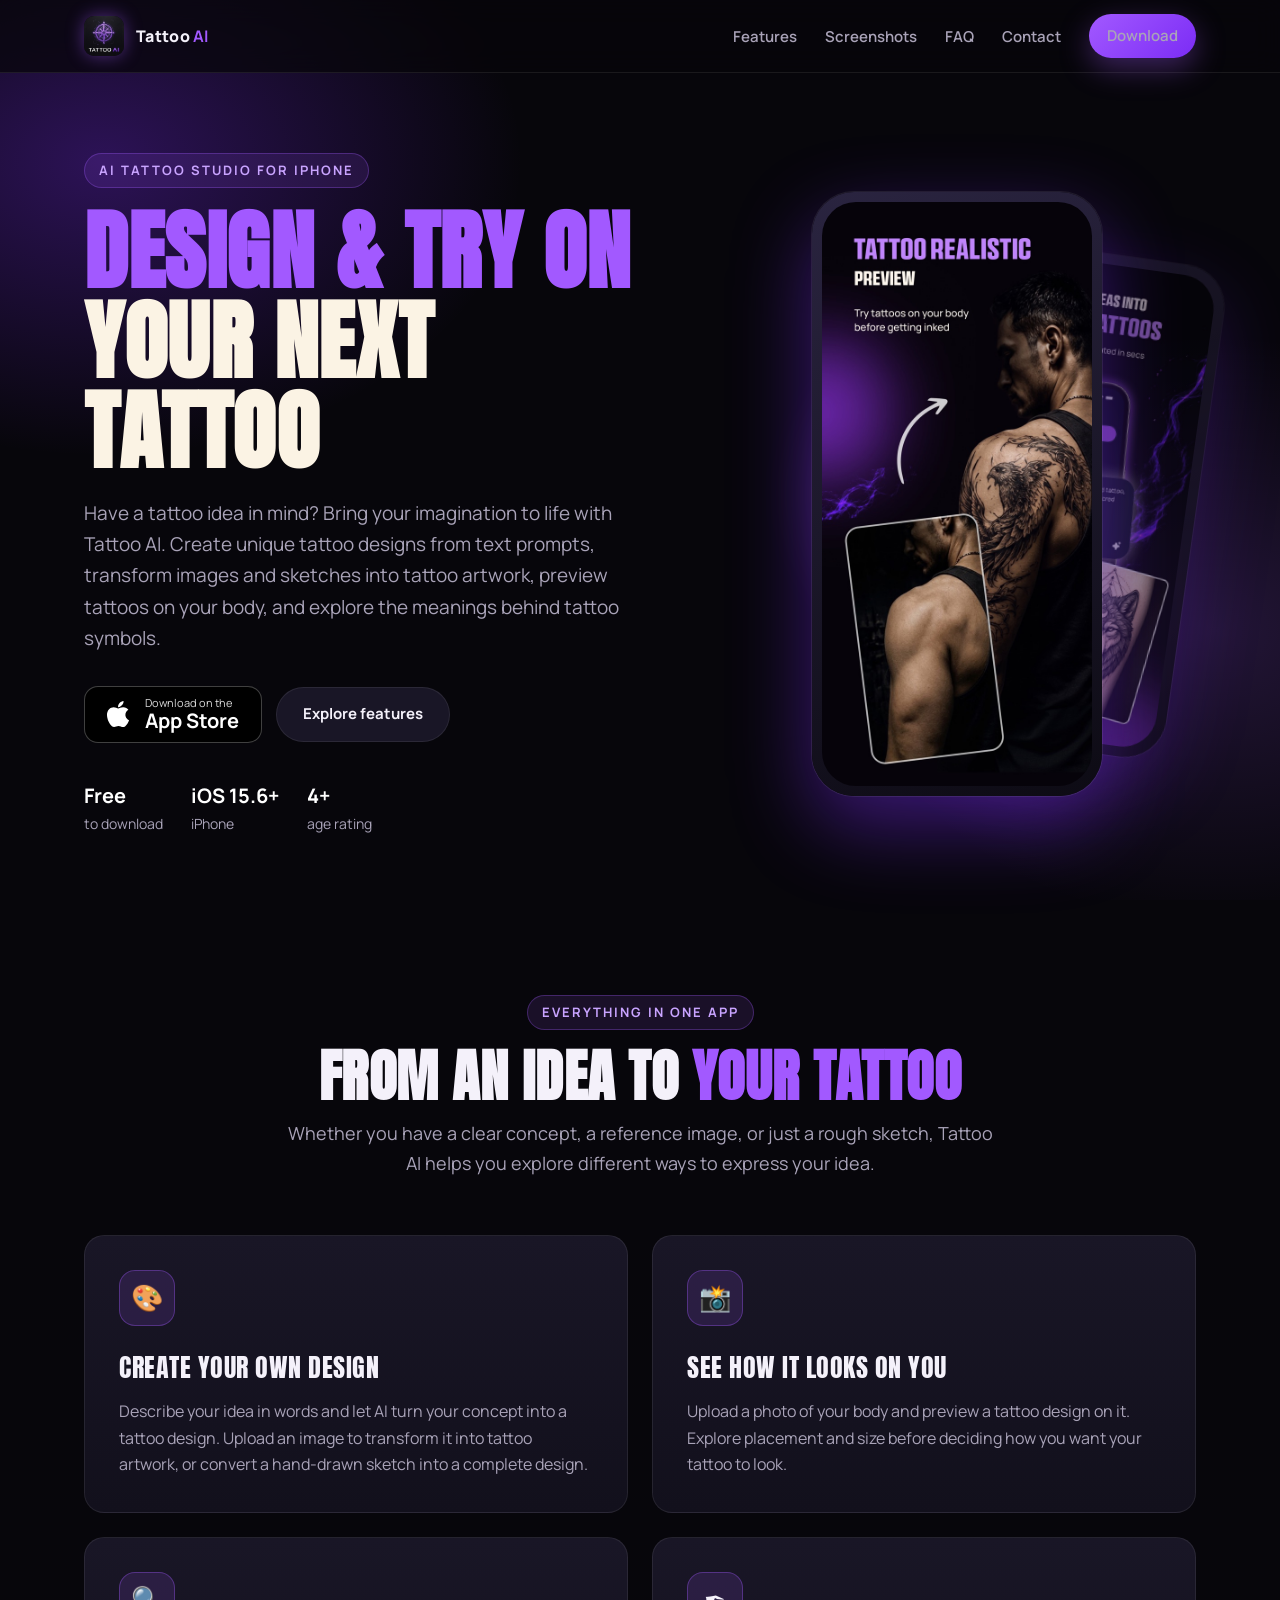
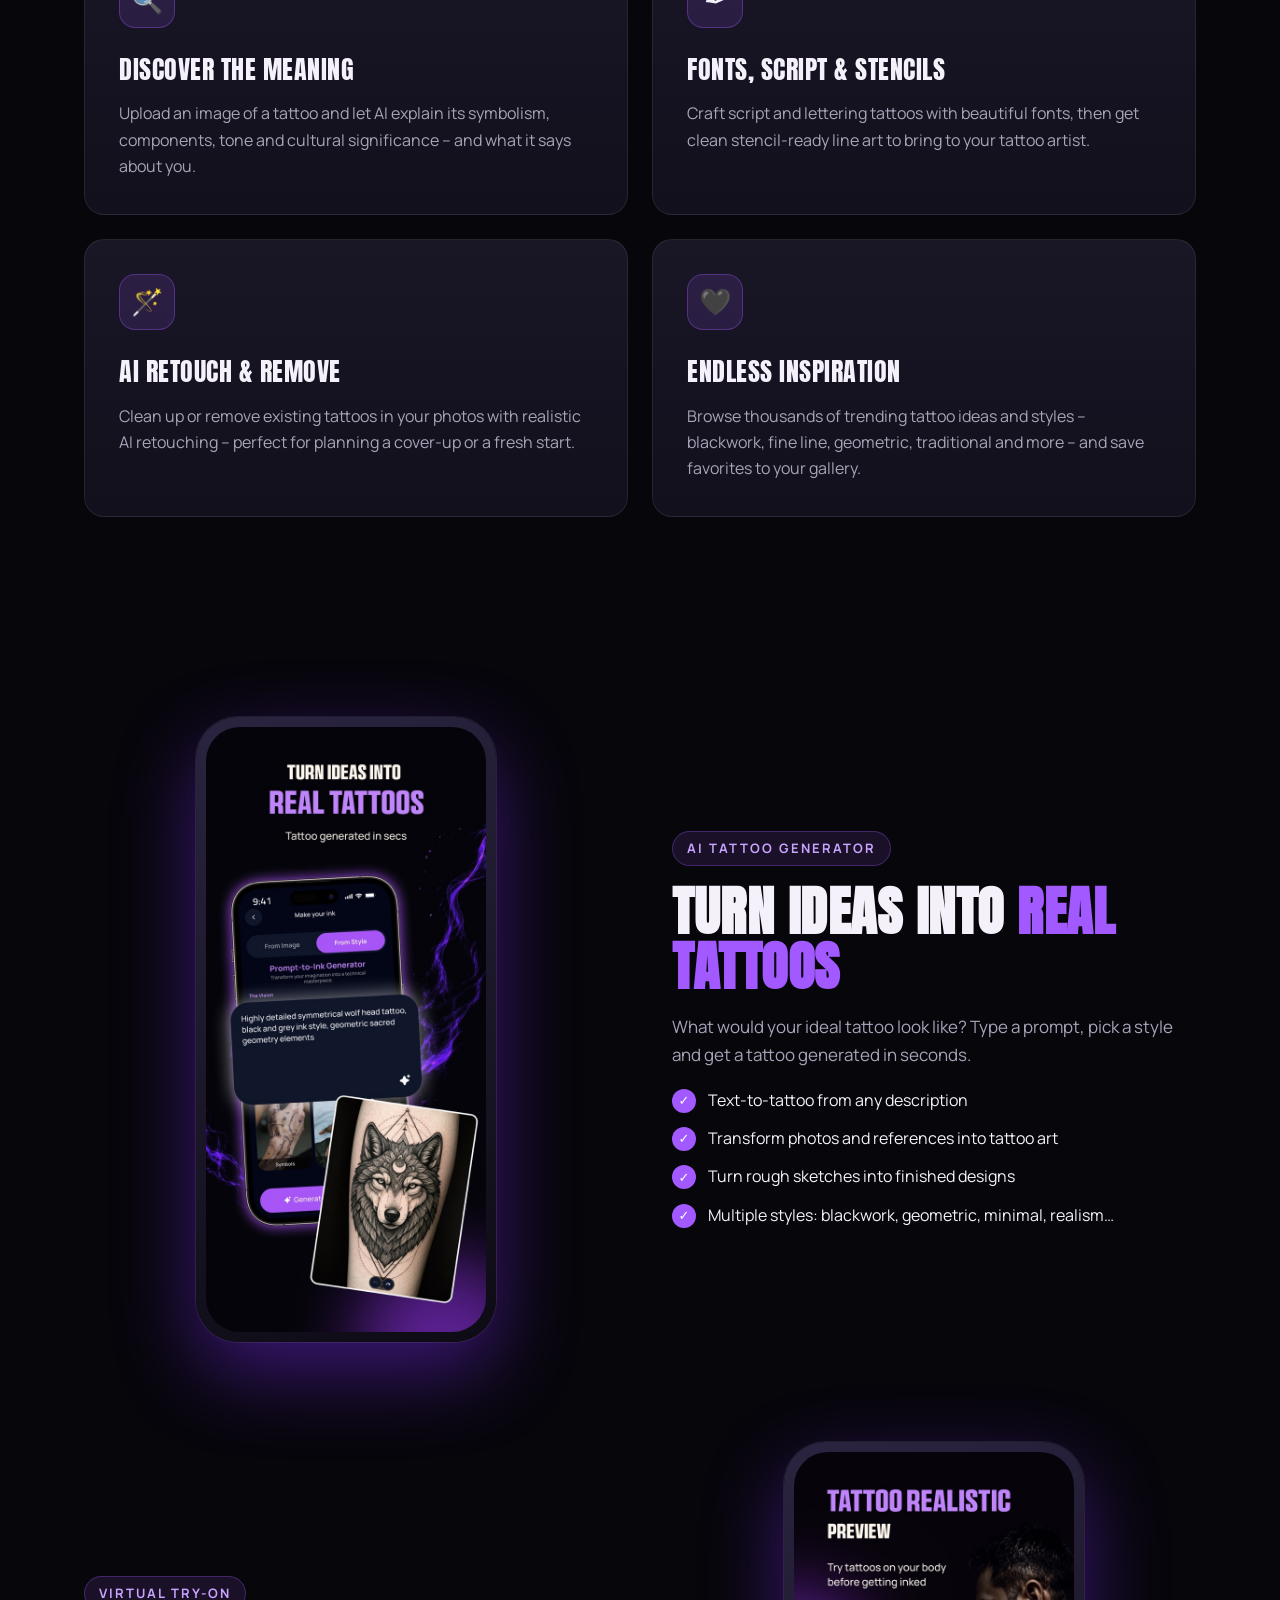
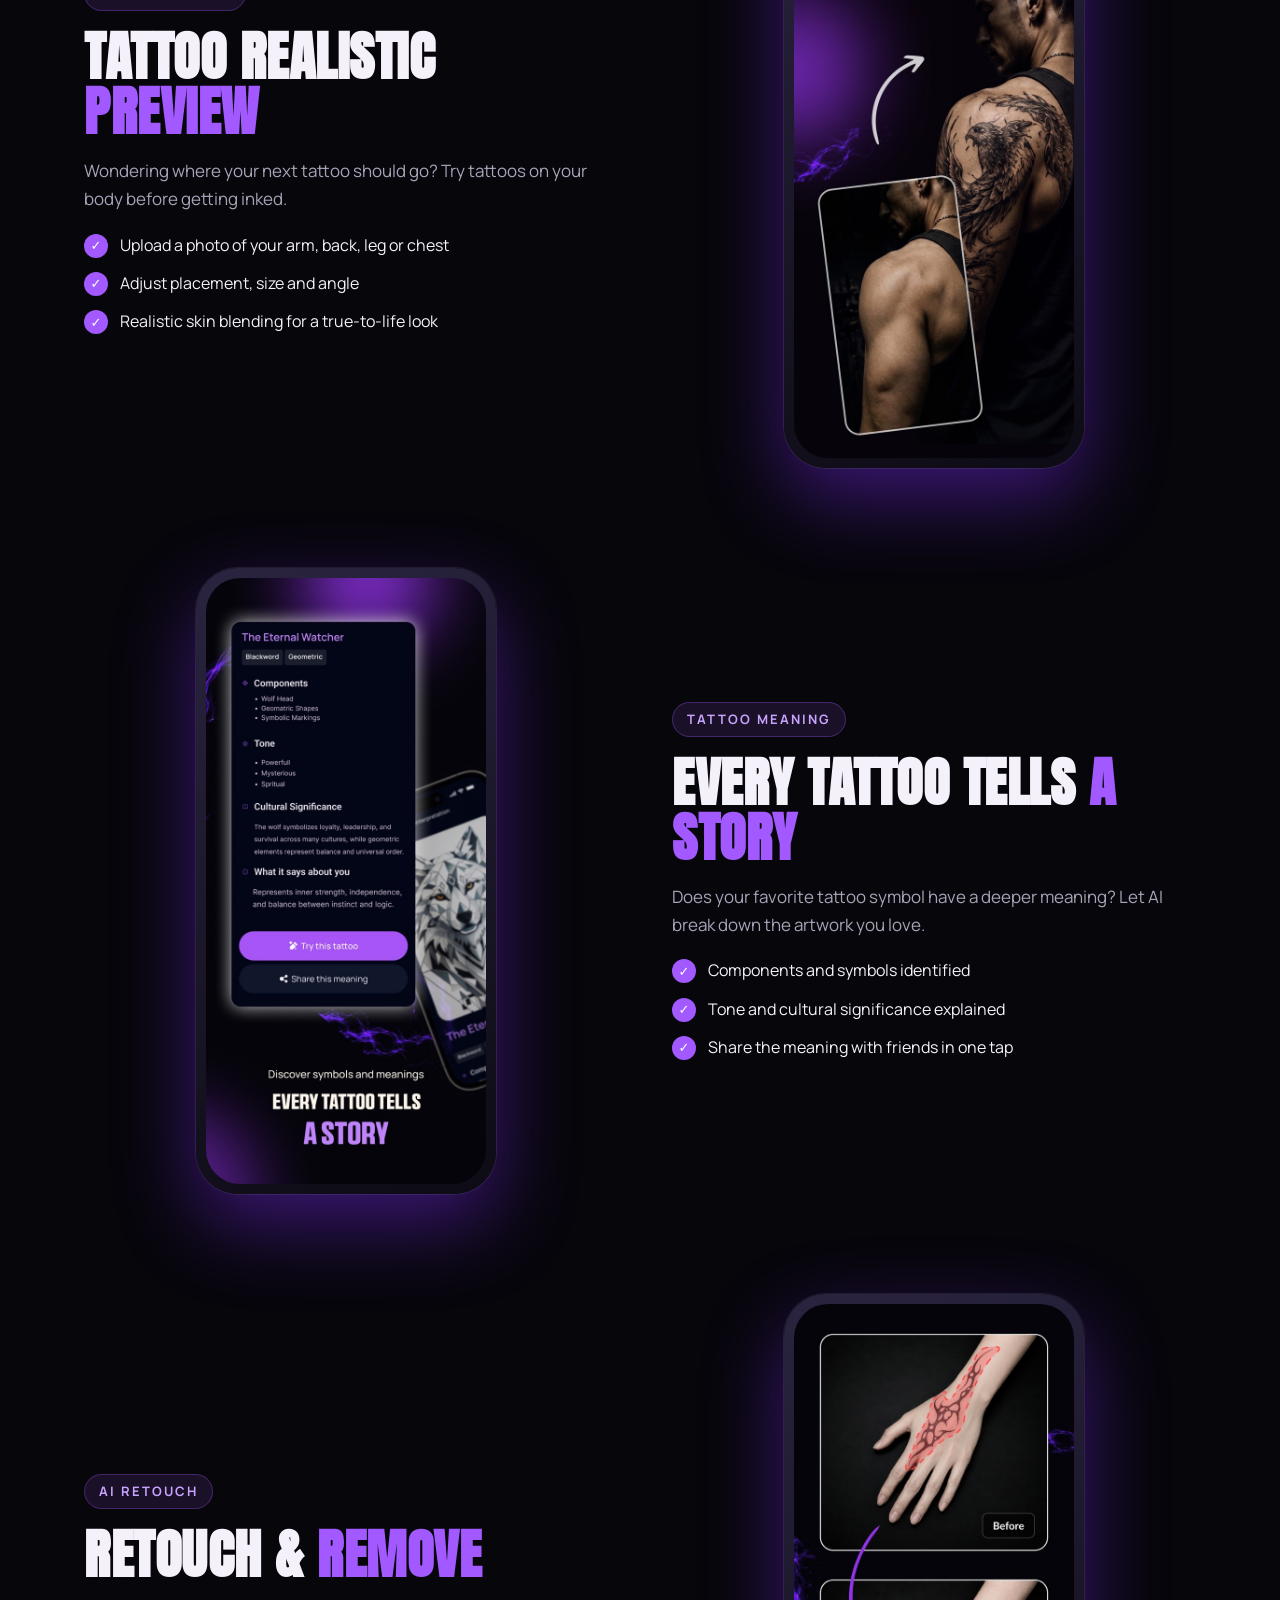
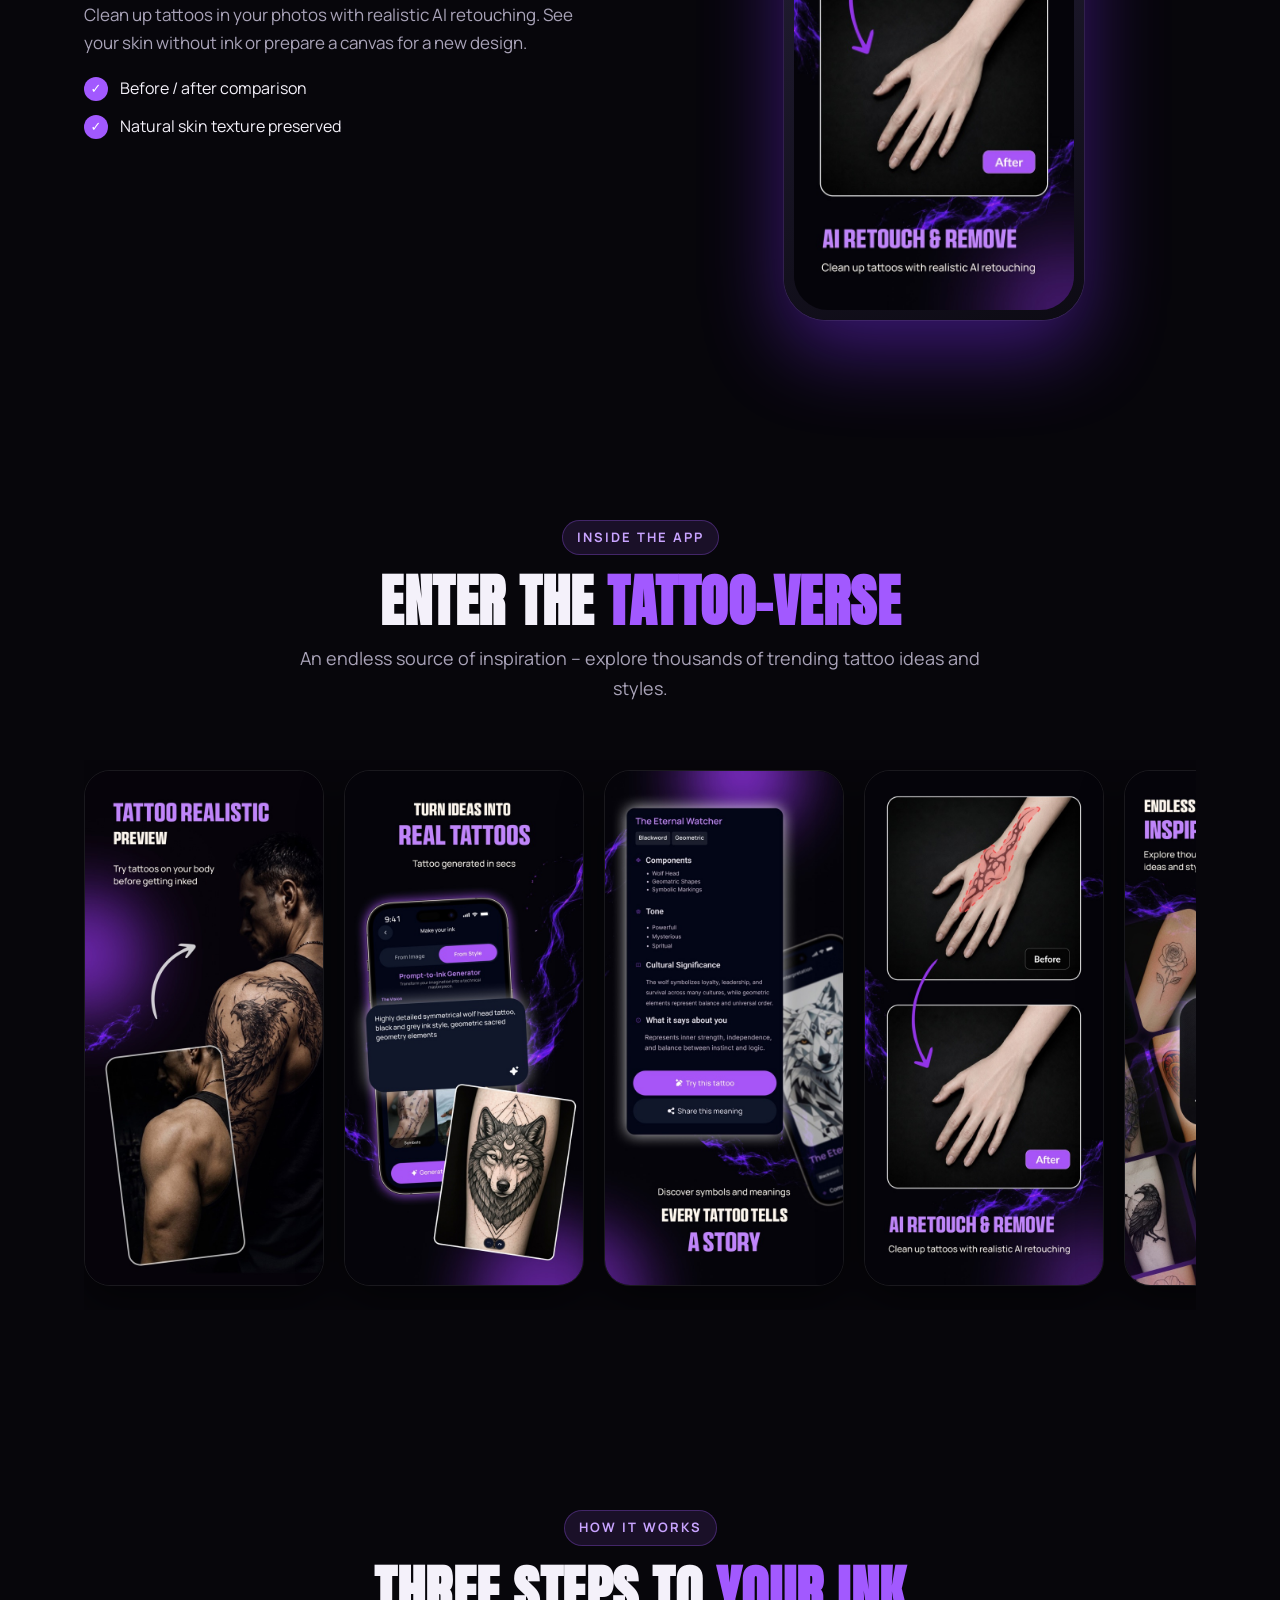
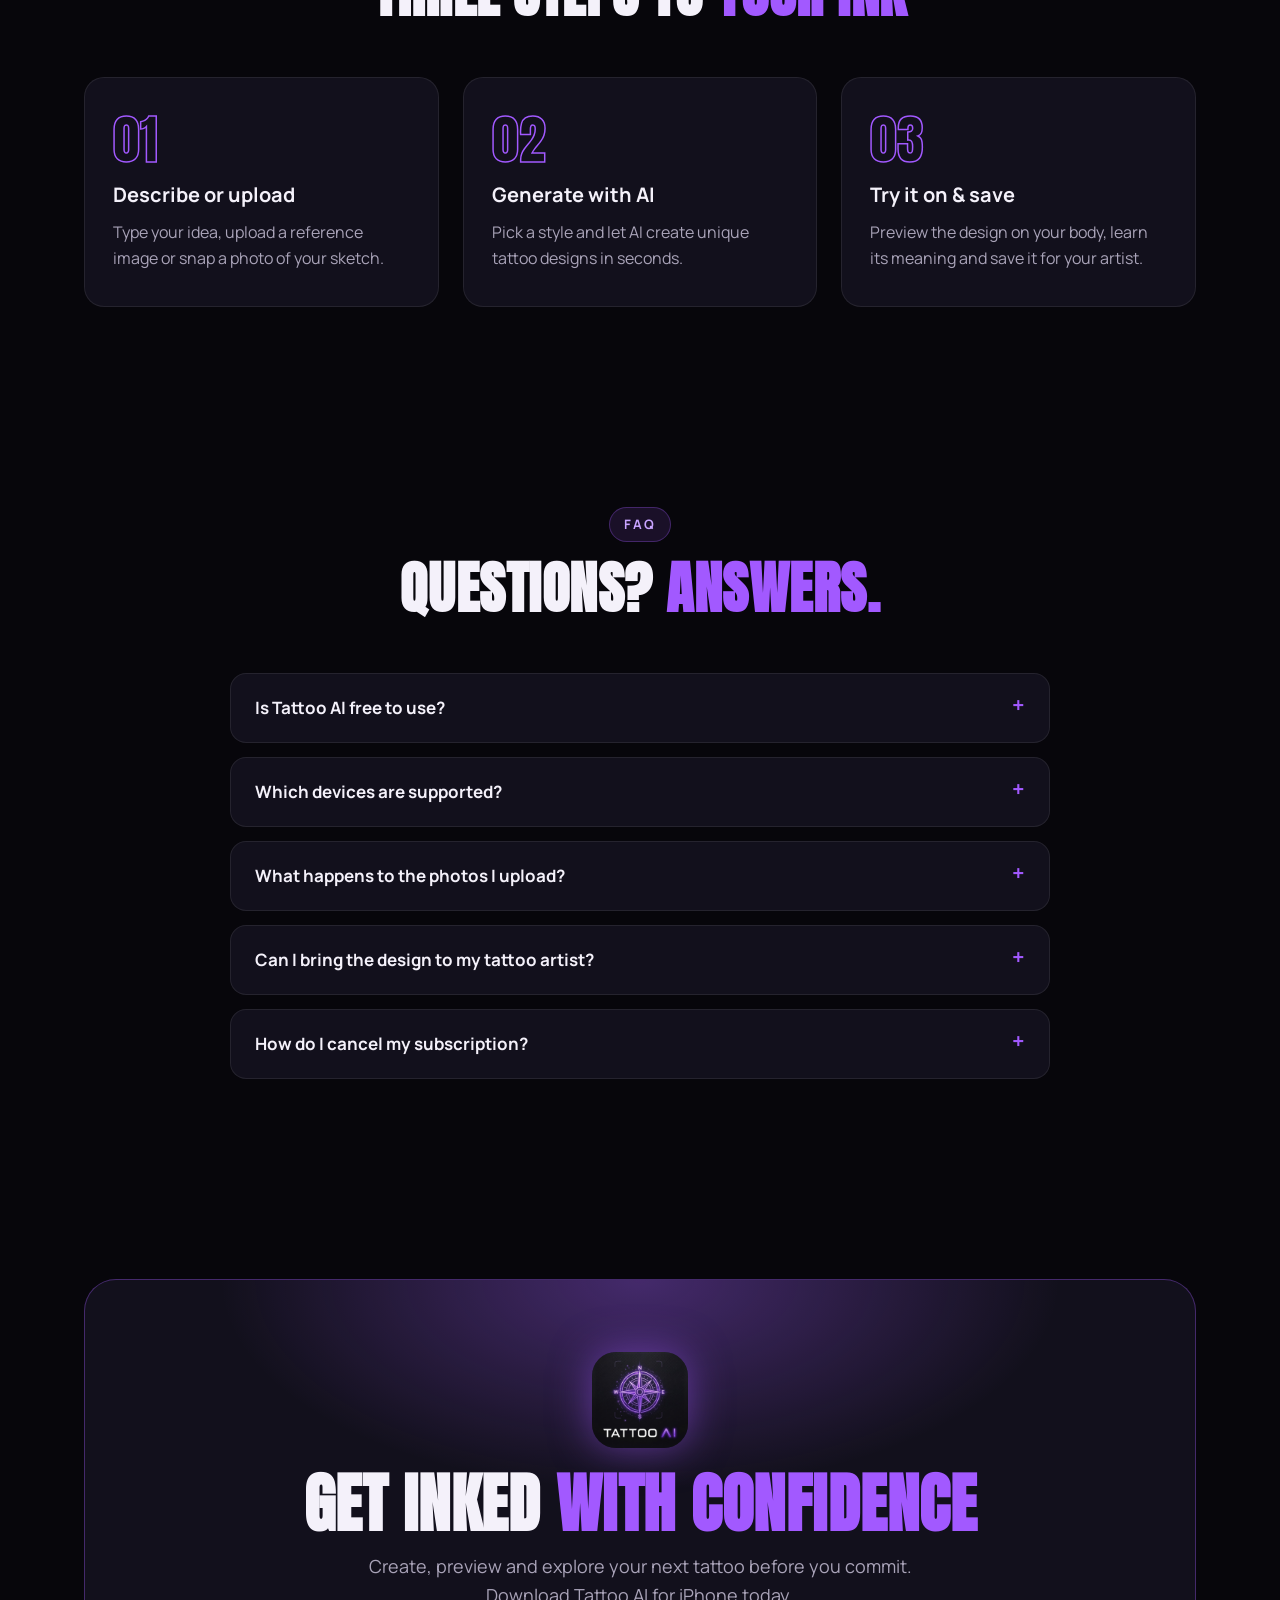
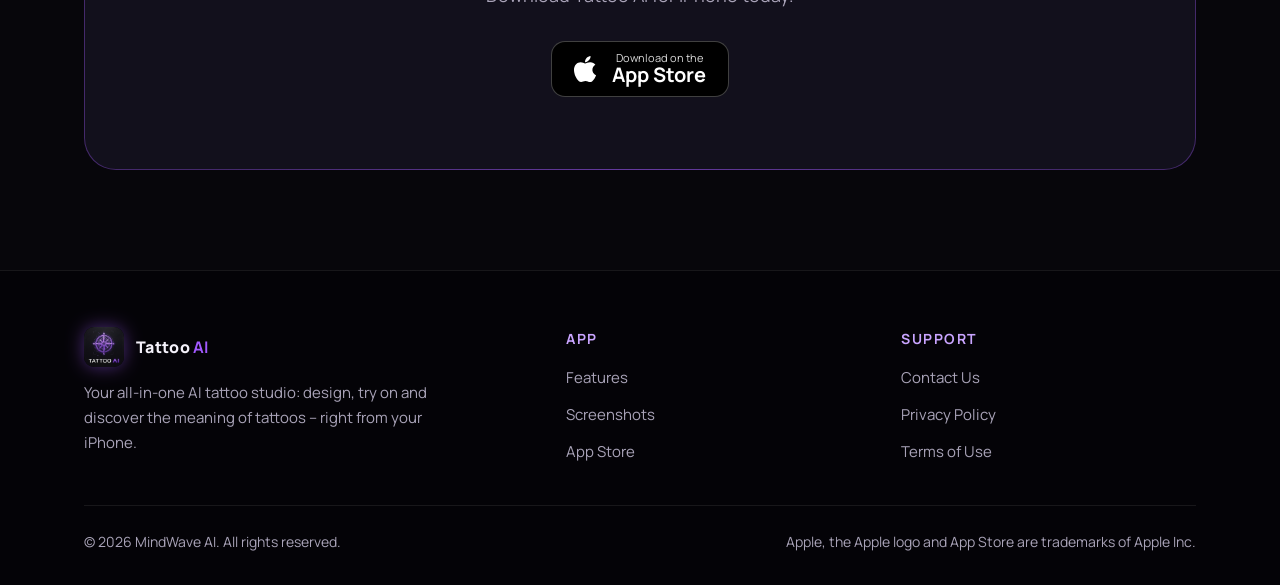
==== index.html @ 3236210e "Add Tattoo AI iOS landing site with privacy, terms and contact pages - index.html: hero, features, s" ====
<!DOCTYPE html>
<html lang="en">
<head>
  <meta charset="UTF-8">
  <meta name="viewport" content="width=device-width, initial-scale=1.0">
  <title>Tattoo AI: Design, Font &amp; Stencil – Create &amp; Try On Tattoos on iPhone</title>
  <meta name="description" content="Tattoo AI for iPhone: create unique tattoo designs from text, turn images and sketches into tattoo art, preview tattoos on your body and discover the meaning behind tattoo symbols.">
  <meta property="og:title" content="Tattoo AI: Design, Font & Stencil">
  <meta property="og:description" content="Create, preview and explore tattoo designs with AI – before you get inked.">
  <meta property="og:image" content="assets/img/icon.png">
  <meta property="og:type" content="website">
  <meta name="theme-color" content="#07060b">
  <link rel="icon" type="image/png" href="assets/img/icon.png">
  <link rel="apple-touch-icon" href="assets/img/icon.png">
  <link rel="preconnect" href="https://fonts.googleapis.com">
  <link rel="preconnect" href="https://fonts.gstatic.com" crossorigin>
  <link href="https://fonts.googleapis.com/css2?family=Anton&family=Manrope:wght@400;500;600;700;800&display=swap" rel="stylesheet">
  <link rel="stylesheet" href="assets/css/style.css">
</head>
<body>
  <div class="glow"></div>

  <header class="site-header">
    <nav class="container nav">
      <a href="index.html" class="brand"><img src="assets/img/icon.png" alt="Tattoo AI icon"><span>Tattoo <b>AI</b></span></a>
      <button class="nav-toggle" aria-label="Open menu" aria-expanded="false">☰</button>
      <ul class="nav-links">
        <li><a href="#features">Features</a></li>
        <li><a href="#screenshots">Screenshots</a></li>
        <li><a href="#faq">FAQ</a></li>
        <li><a href="contact-us.html">Contact</a></li>
        <li><a class="btn btn-primary btn-sm" href="https://apps.apple.com/us/app/ai-tatto-design-font-stencil/id6770781390" target="_blank" rel="noopener">Download</a></li>
      </ul>
    </nav>
  </header>

  <main>
    <!-- HERO -->
    <section class="hero">
      <div class="container hero-grid">
        <div class="reveal">
          <span class="eyebrow">AI Tattoo Studio for iPhone</span>
          <h1 class="display"><span class="accent">Design &amp; Try On</span><br><span class="cream">Your Next Tattoo</span></h1>
          <p class="lead">Have a tattoo idea in mind? Bring your imagination to life with Tattoo AI. Create unique tattoo designs from text prompts, transform images and sketches into tattoo artwork, preview tattoos on your body, and explore the meanings behind tattoo symbols.</p>
          <div class="hero-cta">
            <a class="appstore-badge" href="https://apps.apple.com/us/app/ai-tatto-design-font-stencil/id6770781390" target="_blank" rel="noopener" aria-label="Download on the App Store">
              <svg viewBox="0 0 384 512" aria-hidden="true"><path d="M318.7 268.7c-.2-36.7 16.4-64.4 50-84.8-18.8-26.9-47.2-41.7-84.7-44.6-35.5-2.8-74.3 20.7-88.5 20.7-15 0-49.4-19.7-76.4-19.7C63.3 141.2 4 184.8 4 273.5q0 39.3 14.4 81.2c12.8 36.7 59 126.7 107.2 125.2 25.2-.6 43-17.9 75.8-17.9 31.8 0 48.3 17.9 76.4 17.9 48.6-.7 90.4-82.5 102.6-119.3-65.2-30.7-61.7-90-61.7-91.9zm-56.6-164.2c27.3-32.4 24.8-61.9 24-72.5-24.1 1.4-52 16.4-67.9 34.9-17.5 19.8-27.8 44.3-25.6 71.9 26.1 2 49.9-11.4 69.5-34.3z"/></svg>
              <span><small>Download on the</small><strong>App Store</strong></span>
            </a>
            <a class="btn btn-ghost" href="#features">Explore features</a>
          </div>
          <div class="hero-meta">
            <div><strong>Free</strong>to download</div>
            <div><strong>iOS 15.6+</strong>iPhone</div>
            <div><strong>4+</strong>age rating</div>
          </div>
        </div>
        <div class="hero-visual reveal">
          <div class="phone"><img src="assets/img/shot1.jpg" alt="Tattoo realistic preview on body"></div>
          <div class="phone back"><img src="assets/img/shot2.jpg" alt="" aria-hidden="true"></div>
        </div>
      </div>
    </section>

    <!-- FEATURES -->
    <section class="section" id="features">
      <div class="container">
        <div class="section-head reveal">
          <span class="eyebrow">Everything in one app</span>
          <h2 class="display">From an idea to <span class="accent">your tattoo</span></h2>
          <p>Whether you have a clear concept, a reference image, or just a rough sketch, Tattoo AI helps you explore different ways to express your idea.</p>
        </div>
        <div class="features">
          <div class="feature reveal">
            <div class="icon">🎨</div>
            <h3>Create your own design</h3>
            <p>Describe your idea in words and let AI turn your concept into a tattoo design. Upload an image to transform it into tattoo artwork, or convert a hand-drawn sketch into a complete design.</p>
          </div>
          <div class="feature reveal">
            <div class="icon">📸</div>
            <h3>See how it looks on you</h3>
            <p>Upload a photo of your body and preview a tattoo design on it. Explore placement and size before deciding how you want your tattoo to look.</p>
          </div>
          <div class="feature reveal">
            <div class="icon">🔍</div>
            <h3>Discover the meaning</h3>
            <p>Upload an image of a tattoo and let AI explain its symbolism, components, tone and cultural significance – and what it says about you.</p>
          </div>
          <div class="feature reveal">
            <div class="icon">✒️</div>
            <h3>Fonts, script &amp; stencils</h3>
            <p>Craft script and lettering tattoos with beautiful fonts, then get clean stencil-ready line art to bring to your tattoo artist.</p>
          </div>
          <div class="feature reveal">
            <div class="icon">🪄</div>
            <h3>AI retouch &amp; remove</h3>
            <p>Clean up or remove existing tattoos in your photos with realistic AI retouching – perfect for planning a cover-up or a fresh start.</p>
          </div>
          <div class="feature reveal">
            <div class="icon">🖤</div>
            <h3>Endless inspiration</h3>
            <p>Browse thousands of trending tattoo ideas and styles – blackwork, fine line, geometric, traditional and more – and save favorites to your gallery.</p>
          </div>
        </div>
      </div>
    </section>

    <!-- SHOWCASE -->
    <section class="section">
      <div class="container">
        <div class="showcase reveal">
          <div class="showcase-media"><div class="phone"><img src="assets/img/shot2.jpg" alt="Turn ideas into real tattoos with AI"></div></div>
          <div>
            <span class="eyebrow">AI Tattoo Generator</span>
            <h3 class="display">Turn ideas into <span class="accent">real tattoos</span></h3>
            <p>What would your ideal tattoo look like? Type a prompt, pick a style and get a tattoo generated in seconds.</p>
            <ul class="checklist">
              <li>Text-to-tattoo from any description</li>
              <li>Transform photos and references into tattoo art</li>
              <li>Turn rough sketches into finished designs</li>
              <li>Multiple styles: blackwork, geometric, minimal, realism…</li>
            </ul>
          </div>
        </div>

        <div class="showcase reverse reveal">
          <div class="showcase-media"><div class="phone"><img src="assets/img/shot1.jpg" alt="Realistic tattoo try-on preview"></div></div>
          <div>
            <span class="eyebrow">Virtual Try-On</span>
            <h3 class="display">Tattoo realistic <span class="accent">preview</span></h3>
            <p>Wondering where your next tattoo should go? Try tattoos on your body before getting inked.</p>
            <ul class="checklist">
              <li>Upload a photo of your arm, back, leg or chest</li>
              <li>Adjust placement, size and angle</li>
              <li>Realistic skin blending for a true-to-life look</li>
            </ul>
          </div>
        </div>

        <div class="showcase reveal">
          <div class="showcase-media"><div class="phone"><img src="assets/img/shot3.jpg" alt="Discover tattoo symbols and meanings"></div></div>
          <div>
            <span class="eyebrow">Tattoo Meaning</span>
            <h3 class="display">Every tattoo tells <span class="accent">a story</span></h3>
            <p>Does your favorite tattoo symbol have a deeper meaning? Let AI break down the artwork you love.</p>
            <ul class="checklist">
              <li>Components and symbols identified</li>
              <li>Tone and cultural significance explained</li>
              <li>Share the meaning with friends in one tap</li>
            </ul>
          </div>
        </div>

        <div class="showcase reverse reveal">
          <div class="showcase-media"><div class="phone"><img src="assets/img/shot4.jpg" alt="AI retouch and remove tattoos"></div></div>
          <div>
            <span class="eyebrow">AI Retouch</span>
            <h3 class="display">Retouch &amp; <span class="accent">remove</span></h3>
            <p>Clean up tattoos in your photos with realistic AI retouching. See your skin without ink or prepare a canvas for a new design.</p>
            <ul class="checklist">
              <li>Before / after comparison</li>
              <li>Natural skin texture preserved</li>
            </ul>
          </div>
        </div>
      </div>
    </section>

    <!-- SCREENSHOTS -->
    <section class="section" id="screenshots">
      <div class="container">
        <div class="section-head reveal">
          <span class="eyebrow">Inside the app</span>
          <h2 class="display">Enter the <span class="accent">tattoo-verse</span></h2>
          <p>An endless source of inspiration – explore thousands of trending tattoo ideas and styles.</p>
        </div>
        <div class="gallery reveal">
          <img src="assets/img/shot1.jpg" alt="Tattoo realistic preview" loading="lazy">
          <img src="assets/img/shot2.jpg" alt="Turn ideas into real tattoos" loading="lazy">
          <img src="assets/img/shot3.jpg" alt="Every tattoo tells a story" loading="lazy">
          <img src="assets/img/shot4.jpg" alt="AI retouch and remove" loading="lazy">
          <img src="assets/img/shot5.jpg" alt="Endless source of inspiration" loading="lazy">
          <img src="assets/img/shot6.jpg" alt="Enter tattoo-verse styles" loading="lazy">
        </div>
      </div>
    </section>

    <!-- HOW IT WORKS -->
    <section class="section">
      <div class="container">
        <div class="section-head reveal">
          <span class="eyebrow">How it works</span>
          <h2 class="display">Three steps to <span class="accent">your ink</span></h2>
        </div>
        <div class="steps">
          <div class="step reveal"><h4>Describe or upload</h4><p>Type your idea, upload a reference image or snap a photo of your sketch.</p></div>
          <div class="step reveal"><h4>Generate with AI</h4><p>Pick a style and let AI create unique tattoo designs in seconds.</p></div>
          <div class="step reveal"><h4>Try it on &amp; save</h4><p>Preview the design on your body, learn its meaning and save it for your artist.</p></div>
        </div>
      </div>
    </section>

    <!-- FAQ -->
    <section class="section" id="faq">
      <div class="container">
        <div class="section-head reveal">
          <span class="eyebrow">FAQ</span>
          <h2 class="display">Questions? <span class="accent">Answers.</span></h2>
        </div>
        <div class="faq reveal">
          <details>
            <summary>Is Tattoo AI free to use?</summary>
            <p>Tattoo AI is free to download. Some premium features are available through an optional in-app subscription (Weekly Access). Prices are shown in the app before you buy and are billed through your Apple ID.</p>
          </details>
          <details>
            <summary>Which devices are supported?</summary>
            <p>Tattoo AI runs on iPhone with iOS 15.6 or later.</p>
          </details>
          <details>
            <summary>What happens to the photos I upload?</summary>
            <p>Your photos are only used to deliver the feature you requested (e.g. try-on or meaning analysis). Uploaded media and generated content are automatically deleted from our servers within 24 hours. Read our <a href="policies.html">Privacy Policy</a> for details.</p>
          </details>
          <details>
            <summary>Can I bring the design to my tattoo artist?</summary>
            <p>Yes! Save the design to your gallery or Photos and share it with your artist. Use the stencil-style output for clean line art references.</p>
          </details>
          <details>
            <summary>How do I cancel my subscription?</summary>
            <p>Open Settings → your name → Subscriptions on your iPhone, select Tattoo AI and tap Cancel Subscription. Cancel at least 24 hours before the end of the current period to avoid renewal.</p>
          </details>
        </div>
      </div>
    </section>

    <!-- CTA -->
    <section class="section">
      <div class="container">
        <div class="cta-box reveal">
          <img class="icon" src="assets/img/icon.png" alt="Tattoo AI">
          <h2 class="display">Get inked <span class="accent">with confidence</span></h2>
          <p>Create, preview and explore your next tattoo before you commit. Download Tattoo AI for iPhone today.</p>
          <a class="appstore-badge" href="https://apps.apple.com/us/app/ai-tatto-design-font-stencil/id6770781390" target="_blank" rel="noopener" aria-label="Download on the App Store">
            <svg viewBox="0 0 384 512" aria-hidden="true"><path d="M318.7 268.7c-.2-36.7 16.4-64.4 50-84.8-18.8-26.9-47.2-41.7-84.7-44.6-35.5-2.8-74.3 20.7-88.5 20.7-15 0-49.4-19.7-76.4-19.7C63.3 141.2 4 184.8 4 273.5q0 39.3 14.4 81.2c12.8 36.7 59 126.7 107.2 125.2 25.2-.6 43-17.9 75.8-17.9 31.8 0 48.3 17.9 76.4 17.9 48.6-.7 90.4-82.5 102.6-119.3-65.2-30.7-61.7-90-61.7-91.9zm-56.6-164.2c27.3-32.4 24.8-61.9 24-72.5-24.1 1.4-52 16.4-67.9 34.9-17.5 19.8-27.8 44.3-25.6 71.9 26.1 2 49.9-11.4 69.5-34.3z"/></svg>
            <span><small>Download on the</small><strong>App Store</strong></span>
          </a>
        </div>
      </div>
    </section>
  </main>

  <footer class="site-footer">
    <div class="container">
      <div class="footer-grid">
        <div>
          <a href="index.html" class="brand"><img src="assets/img/icon.png" alt=""><span>Tattoo <b>AI</b></span></a>
          <p>Your all-in-one AI tattoo studio: design, try on and discover the meaning of tattoos – right from your iPhone.</p>
        </div>
        <div>
          <h5>App</h5>
          <ul>
            <li><a href="#features">Features</a></li>
            <li><a href="#screenshots">Screenshots</a></li>
            <li><a href="https://apps.apple.com/us/app/ai-tatto-design-font-stencil/id6770781390" target="_blank" rel="noopener">App Store</a></li>
          </ul>
        </div>
        <div>
          <h5>Support</h5>
          <ul>
            <li><a href="contact-us.html">Contact Us</a></li>
            <li><a href="policies.html">Privacy Policy</a></li>
            <li><a href="term.html">Terms of Use</a></li>
          </ul>
        </div>
      </div>
      <div class="footer-bottom">
        <span>© <span data-year>2026</span> MindWave AI. All rights reserved.</span>
        <span>Apple, the Apple logo and App Store are trademarks of Apple Inc.</span>
      </div>
    </div>
  </footer>

  <script src="assets/js/main.js"></script>
</body>
</html>
---- assets/css/style.css ----
:root {
  --bg: #07060b;
  --bg-2: #0e0c16;
  --card: #12101c;
  --card-2: #191626;
  --line: rgba(255, 255, 255, 0.08);
  --text: #f4f1fa;
  --muted: #a9a3b8;
  --purple: #a259ff;
  --purple-2: #7b2cf5;
  --purple-soft: #c9a4ff;
  --cream: #fbf3e4;
  --radius: 20px;
  --max: 1160px;
  --font-head: "Anton", "Impact", sans-serif;
  --font-body: "Manrope", system-ui, -apple-system, "Segoe UI", sans-serif;
}

* { box-sizing: border-box; margin: 0; padding: 0; }
html { scroll-behavior: smooth; }
body {
  font-family: var(--font-body);
  background: var(--bg);
  color: var(--text);
  line-height: 1.65;
  -webkit-font-smoothing: antialiased;
  overflow-x: hidden;
}
img { max-width: 100%; display: block; }
a { color: var(--purple-soft); text-decoration: none; transition: color .2s; }
a:hover { color: #fff; }

.container { width: 100%; max-width: var(--max); margin: 0 auto; padding: 0 24px; }

/* ---------- Background glow ---------- */
.glow {
  position: fixed; inset: 0; pointer-events: none; z-index: -1;
  background:
    radial-gradient(600px 420px at 8% 18%, rgba(123, 44, 245, .32), transparent 70%),
    radial-gradient(520px 420px at 95% 70%, rgba(162, 89, 255, .18), transparent 70%),
    var(--bg);
}

/* ---------- Header ---------- */
.site-header {
  position: sticky; top: 0; z-index: 50;
  background: rgba(7, 6, 11, .72);
  backdrop-filter: blur(14px);
  -webkit-backdrop-filter: blur(14px);
  border-bottom: 1px solid var(--line);
}
.nav { display: flex; align-items: center; justify-content: space-between; height: 72px; }
.brand { display: flex; align-items: center; gap: 12px; color: var(--text); font-weight: 800; letter-spacing: .3px; }
.brand img { width: 40px; height: 40px; border-radius: 10px; box-shadow: 0 0 18px rgba(162, 89, 255, .45); }
.brand span b { color: var(--purple); }
.nav-links { display: flex; align-items: center; gap: 28px; list-style: none; }
.nav-links a { color: var(--muted); font-weight: 600; font-size: 15px; }
.nav-links a:hover, .nav-links a.active { color: #fff; }
.nav-toggle { display: none; background: none; border: 0; color: #fff; font-size: 26px; cursor: pointer; }

/* ---------- Buttons ---------- */
.btn {
  display: inline-flex; align-items: center; gap: 10px;
  padding: 14px 26px; border-radius: 999px;
  font-weight: 700; font-size: 15px; border: 0; cursor: pointer;
  transition: transform .2s, box-shadow .2s, background .2s;
}
.btn-primary { background: linear-gradient(135deg, var(--purple), var(--purple-2)); color: #fff; box-shadow: 0 10px 30px rgba(162, 89, 255, .35); }
.btn-primary:hover { color: #fff; transform: translateY(-2px); box-shadow: 0 14px 38px rgba(162, 89, 255, .5); }
.btn-ghost { background: var(--card-2); color: var(--text); border: 1px solid var(--line); }
.btn-ghost:hover { color: #fff; background: #221e33; }
.btn-sm { padding: 10px 18px; font-size: 14px; }

.appstore-badge {
  display: inline-flex; align-items: center; gap: 12px;
  background: #000; color: #fff; border: 1px solid rgba(255,255,255,.25);
  padding: 10px 22px 10px 18px; border-radius: 14px;
  transition: transform .2s, border-color .2s;
}
.appstore-badge:hover { color: #fff; transform: translateY(-2px); border-color: var(--purple); }
.appstore-badge svg { width: 30px; height: 30px; fill: #fff; }
.appstore-badge small { display: block; font-size: 11px; line-height: 1.1; opacity: .85; }
.appstore-badge strong { display: block; font-size: 20px; line-height: 1.1; font-weight: 700; }

/* ---------- Typography ---------- */
.display {
  font-family: var(--font-head);
  text-transform: uppercase;
  line-height: 1.02;
  letter-spacing: .5px;
}
.display .accent, .accent { color: var(--purple); }
.display .cream { color: var(--cream); }
.eyebrow {
  display: inline-block; font-size: 13px; font-weight: 700; letter-spacing: 2px; text-transform: uppercase;
  color: var(--purple-soft); background: rgba(162, 89, 255, .12);
  border: 1px solid rgba(162, 89, 255, .3); padding: 6px 14px; border-radius: 999px; margin-bottom: 18px;
}
.section { padding: 100px 0; }
.section-head { text-align: center; max-width: 720px; margin: 0 auto 56px; }
.section-head h2 { font-size: clamp(34px, 5vw, 56px); margin-bottom: 14px; }
.section-head p { color: var(--muted); font-size: 18px; }

/* ---------- Hero ---------- */
.hero { padding: 80px 0 60px; }
.hero-grid { display: grid; grid-template-columns: 1.1fr .9fr; gap: 48px; align-items: center; }
.hero h1 { font-size: clamp(46px, 7vw, 88px); margin-bottom: 22px; }
.hero p.lead { font-size: 19px; color: var(--muted); max-width: 540px; margin-bottom: 32px; }
.hero-cta { display: flex; flex-wrap: wrap; gap: 14px; align-items: center; }
.hero-meta { display: flex; gap: 28px; margin-top: 36px; flex-wrap: wrap; }
.hero-meta div { font-size: 14px; color: var(--muted); }
.hero-meta strong { display: block; color: #fff; font-size: 20px; }

.hero-visual { position: relative; display: flex; justify-content: center; }
.phone {
  position: relative; width: 290px; border-radius: 42px; padding: 10px;
  background: linear-gradient(160deg, #2a2440, #0d0b14);
  box-shadow: 0 0 0 1px rgba(255,255,255,.08), 0 30px 80px rgba(123, 44, 245, .45);
}
.phone img { border-radius: 34px; width: 100%; }
.phone.back {
  position: absolute; width: 240px; right: 0; top: 60px; transform: rotate(8deg);
  opacity: .55; filter: blur(.5px); z-index: -1;
}
.hero-visual::before {
  content: ""; position: absolute; width: 380px; height: 380px; border-radius: 50%;
  background: radial-gradient(circle, rgba(162, 89, 255, .55), transparent 65%);
  top: 50%; left: 50%; transform: translate(-50%, -50%); z-index: -1; filter: blur(20px);
}

/* ---------- Features ---------- */
.features { display: grid; grid-template-columns: repeat(2, 1fr); gap: 24px; }
.feature {
  background: linear-gradient(180deg, var(--card-2), var(--card));
  border: 1px solid var(--line); border-radius: var(--radius); padding: 34px;
  transition: transform .25s, border-color .25s;
}
.feature:hover { transform: translateY(-4px); border-color: rgba(162, 89, 255, .45); }
.feature .icon {
  width: 56px; height: 56px; border-radius: 16px; display: grid; place-items: center; font-size: 26px;
  background: rgba(162, 89, 255, .14); border: 1px solid rgba(162, 89, 255, .35); margin-bottom: 20px;
}
.feature h3 { font-family: var(--font-head); text-transform: uppercase; font-size: 26px; letter-spacing: .5px; margin-bottom: 10px; font-weight: 400; }
.feature p { color: var(--muted); }

/* ---------- Showcase rows ---------- */
.showcase { display: grid; grid-template-columns: 1fr 1fr; gap: 64px; align-items: center; margin-bottom: 100px; }
.showcase:last-child { margin-bottom: 0; }
.showcase.reverse .showcase-media { order: 2; }
.showcase-media { display: flex; justify-content: center; }
.showcase-media .phone { width: 300px; }
.showcase h3 { font-size: clamp(34px, 4.5vw, 54px); margin-bottom: 18px; }
.showcase p { color: var(--muted); font-size: 17px; margin-bottom: 18px; }
.checklist { list-style: none; display: grid; gap: 12px; }
.checklist li { display: flex; gap: 12px; align-items: flex-start; color: var(--text); }
.checklist li::before {
  content: "✓"; flex: none; width: 24px; height: 24px; border-radius: 50%; display: grid; place-items: center;
  font-size: 13px; font-weight: 800; color: #fff; background: var(--purple); margin-top: 2px;
}

/* ---------- Gallery ---------- */
.gallery {
  display: grid; grid-auto-flow: column; grid-auto-columns: 240px; gap: 20px;
  overflow-x: auto; padding: 10px 4px 24px; scroll-snap-type: x mandatory;
  scrollbar-width: thin; scrollbar-color: var(--purple) transparent;
}
.gallery img {
  border-radius: 26px; border: 1px solid var(--line); scroll-snap-align: start;
  box-shadow: 0 16px 40px rgba(0,0,0,.5); transition: transform .25s;
}
.gallery img:hover { transform: translateY(-6px); }

/* ---------- Steps ---------- */
.steps { display: grid; grid-template-columns: repeat(3, 1fr); gap: 24px; counter-reset: step; }
.step { position: relative; background: var(--card); border: 1px solid var(--line); border-radius: var(--radius); padding: 34px 28px; }
.step::before {
  counter-increment: step; content: "0" counter(step);
  font-family: var(--font-head); font-size: 54px; color: transparent;
  -webkit-text-stroke: 1.5px var(--purple); display: block; margin-bottom: 12px; line-height: 1;
}
.step h4 { font-size: 20px; margin-bottom: 8px; }
.step p { color: var(--muted); }

/* ---------- FAQ ---------- */
.faq { max-width: 820px; margin: 0 auto; display: grid; gap: 14px; }
.faq details { background: var(--card); border: 1px solid var(--line); border-radius: 16px; padding: 20px 24px; }
.faq details[open] { border-color: rgba(162, 89, 255, .45); }
.faq summary { cursor: pointer; font-weight: 700; font-size: 17px; list-style: none; display: flex; justify-content: space-between; gap: 16px; }
.faq summary::-webkit-details-marker { display: none; }
.faq summary::after { content: "+"; color: var(--purple); font-size: 22px; line-height: 1; transition: transform .2s; }
.faq details[open] summary::after { transform: rotate(45deg); }
.faq details p { color: var(--muted); margin-top: 12px; }

/* ---------- CTA ---------- */
.cta-box {
  position: relative; overflow: hidden; text-align: center;
  border-radius: 32px; padding: 72px 32px; border: 1px solid rgba(162, 89, 255, .35);
  background: radial-gradient(600px 300px at 50% 0%, rgba(162, 89, 255, .35), transparent 70%), var(--card);
}
.cta-box img.icon { width: 96px; height: 96px; border-radius: 24px; margin: 0 auto 24px; box-shadow: 0 0 40px rgba(162, 89, 255, .5); }
.cta-box h2 { font-size: clamp(36px, 5.5vw, 64px); margin-bottom: 14px; }
.cta-box p { color: var(--muted); max-width: 560px; margin: 0 auto 30px; font-size: 18px; }

/* ---------- Page hero (inner pages) ---------- */
.page-hero { padding: 80px 0 40px; text-align: center; }
.page-hero h1 { font-size: clamp(42px, 6vw, 72px); margin-bottom: 12px; }
.page-hero p { color: var(--muted); font-size: 17px; }

/* ---------- Legal ---------- */
.legal { max-width: 860px; margin: 0 auto 100px; }
.legal-card { background: var(--card); border: 1px solid var(--line); border-radius: 24px; padding: 48px; }
.legal .toc { background: var(--card-2); border: 1px solid var(--line); border-radius: 16px; padding: 22px 26px; margin-bottom: 36px; }
.legal .toc h4 { font-size: 14px; letter-spacing: 1.5px; text-transform: uppercase; color: var(--purple-soft); margin-bottom: 10px; }
.legal .toc ol { padding-left: 20px; columns: 2; column-gap: 32px; }
.legal .toc li { font-size: 14px; margin-bottom: 4px; break-inside: avoid; }
.legal .toc a { color: var(--muted); }
.legal .toc a:hover { color: #fff; }
.legal h2 {
  font-size: 22px; margin: 38px 0 12px; padding-top: 8px; color: #fff; scroll-margin-top: 90px;
  display: flex; gap: 10px; align-items: baseline;
}
.legal h2 .num { color: var(--purple); font-family: var(--font-head); font-weight: 400; font-size: 24px; }
.legal h3 { font-size: 17px; margin: 22px 0 8px; color: var(--purple-soft); }
.legal p, .legal li { color: #cfc9dc; margin-bottom: 12px; }
.legal ul { padding-left: 22px; margin-bottom: 14px; }
.legal strong { color: #fff; }
.legal .note {
  background: rgba(162, 89, 255, .1); border-left: 3px solid var(--purple);
  padding: 16px 20px; border-radius: 10px; margin: 18px 0;
}
.legal .caps { text-transform: uppercase; font-size: 14px; }

/* ---------- Contact ---------- */
.contact-grid { display: grid; grid-template-columns: .85fr 1.15fr; gap: 28px; margin-bottom: 100px; }
.contact-info { display: grid; gap: 18px; align-content: start; }
.info-card { background: var(--card); border: 1px solid var(--line); border-radius: 20px; padding: 26px; display: flex; gap: 18px; }
.info-card .icon {
  flex: none; width: 50px; height: 50px; border-radius: 14px; display: grid; place-items: center; font-size: 22px;
  background: rgba(162, 89, 255, .14); border: 1px solid rgba(162, 89, 255, .35);
}
.info-card h4 { font-size: 17px; margin-bottom: 4px; }
.info-card p { color: var(--muted); font-size: 15px; word-break: break-word; }
.form-card { background: var(--card); border: 1px solid var(--line); border-radius: 24px; padding: 40px; }
.form-card h3 { font-family: var(--font-head); font-weight: 400; text-transform: uppercase; font-size: 32px; margin-bottom: 6px; }
.form-card > p { color: var(--muted); margin-bottom: 26px; }
.form-row { display: grid; grid-template-columns: 1fr 1fr; gap: 16px; }
.field { margin-bottom: 18px; }
.field label { display: block; font-size: 14px; font-weight: 700; margin-bottom: 8px; }
.field input, .field select, .field textarea {
  width: 100%; padding: 14px 16px; border-radius: 12px; font: inherit; font-size: 15px;
  background: var(--bg-2); color: var(--text); border: 1px solid var(--line); outline: none;
  transition: border-color .2s, box-shadow .2s;
}
.field textarea { min-height: 150px; resize: vertical; }
.field input:focus, .field select:focus, .field textarea:focus { border-color: var(--purple); box-shadow: 0 0 0 4px rgba(162, 89, 255, .18); }
.form-status { margin-top: 14px; font-size: 14px; color: var(--purple-soft); min-height: 20px; }

/* ---------- Footer ---------- */
.site-footer { border-top: 1px solid var(--line); padding: 56px 0 32px; background: rgba(0,0,0,.35); }
.footer-grid { display: grid; grid-template-columns: 1.5fr 1fr 1fr; gap: 40px; margin-bottom: 40px; }
.footer-grid p { color: var(--muted); font-size: 15px; margin-top: 14px; max-width: 360px; }
.footer-grid h5 { font-size: 14px; letter-spacing: 1.5px; text-transform: uppercase; margin-bottom: 14px; color: var(--purple-soft); }
.footer-grid ul { list-style: none; display: grid; gap: 10px; }
.footer-grid ul a { color: var(--muted); font-size: 15px; }
.footer-grid ul a:hover { color: #fff; }
.footer-bottom { display: flex; justify-content: space-between; flex-wrap: wrap; gap: 12px; color: var(--muted); font-size: 14px; border-top: 1px solid var(--line); padding-top: 24px; }

/* ---------- Reveal animation ---------- */
.reveal { opacity: 0; transform: translateY(24px); transition: opacity .7s ease, transform .7s ease; }
.reveal.in { opacity: 1; transform: none; }
@media (prefers-reduced-motion: reduce) { .reveal { opacity: 1; transform: none; transition: none; } html { scroll-behavior: auto; } }

/* ---------- Responsive ---------- */
@media (max-width: 960px) {
  .hero-grid, .showcase, .contact-grid { grid-template-columns: 1fr; }
  .hero { text-align: center; }
  .hero p.lead { margin-left: auto; margin-right: auto; }
  .hero-cta, .hero-meta { justify-content: center; }
  .showcase.reverse .showcase-media { order: 0; }
  .showcase { gap: 40px; text-align: center; }
  .checklist { text-align: left; max-width: 440px; margin: 0 auto; }
  .steps { grid-template-columns: 1fr; }
  .footer-grid { grid-template-columns: 1fr 1fr; }
  .footer-grid > div:first-child { grid-column: 1 / -1; }
}
@media (max-width: 760px) {
  .nav-toggle { display: block; }
  .nav-links {
    position: absolute; top: 72px; left: 0; right: 0; flex-direction: column; gap: 0;
    background: rgba(7, 6, 11, .97); border-bottom: 1px solid var(--line);
    max-height: 0; overflow: hidden; transition: max-height .3s;
  }
  .nav-links.open { max-height: 400px; }
  .nav-links li { width: 100%; text-align: center; }
  .nav-links a { display: block; padding: 16px; }
  .nav-links .btn { margin: 10px auto 18px; display: inline-flex; }
  .features { grid-template-columns: 1fr; }
  .section { padding: 72px 0; }
  .legal-card, .form-card { padding: 28px 22px; }
  .legal .toc ol { columns: 1; }
  .form-row { grid-template-columns: 1fr; }
  .phone.back { display: none; }
}
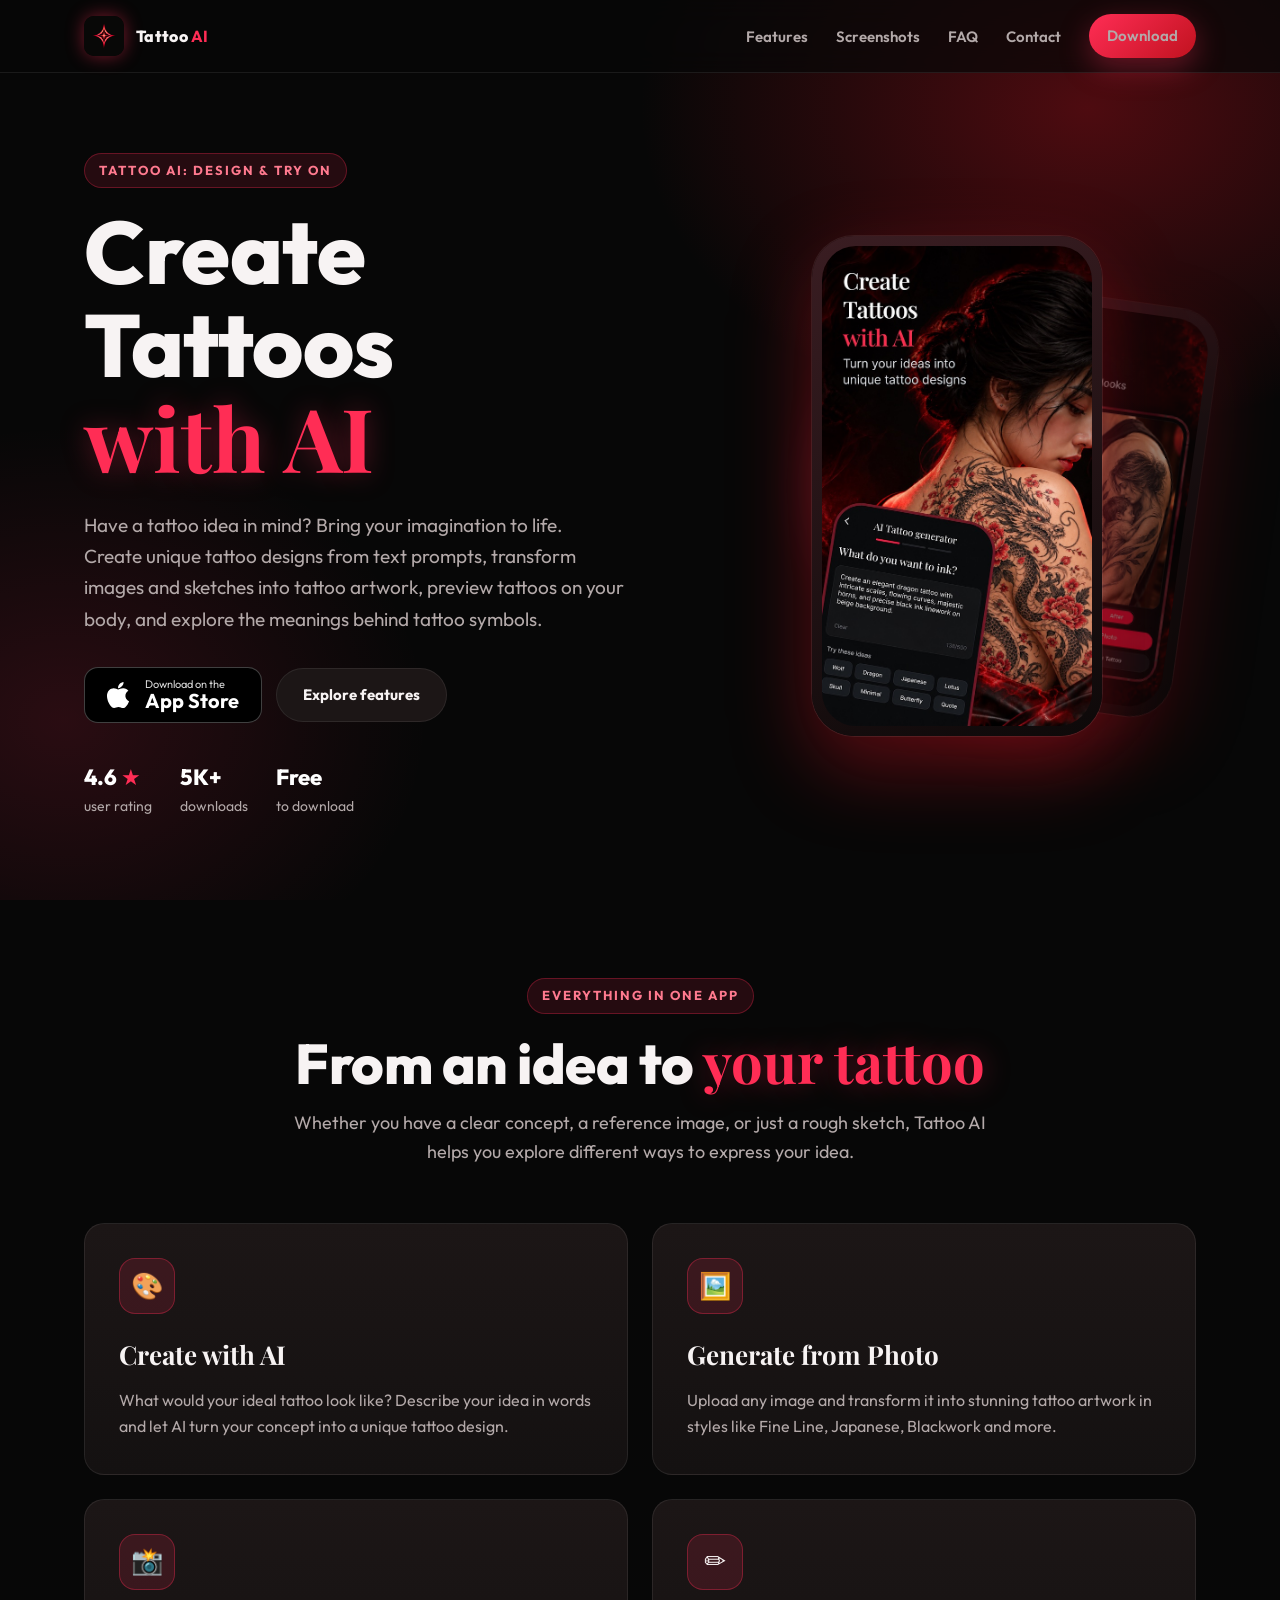
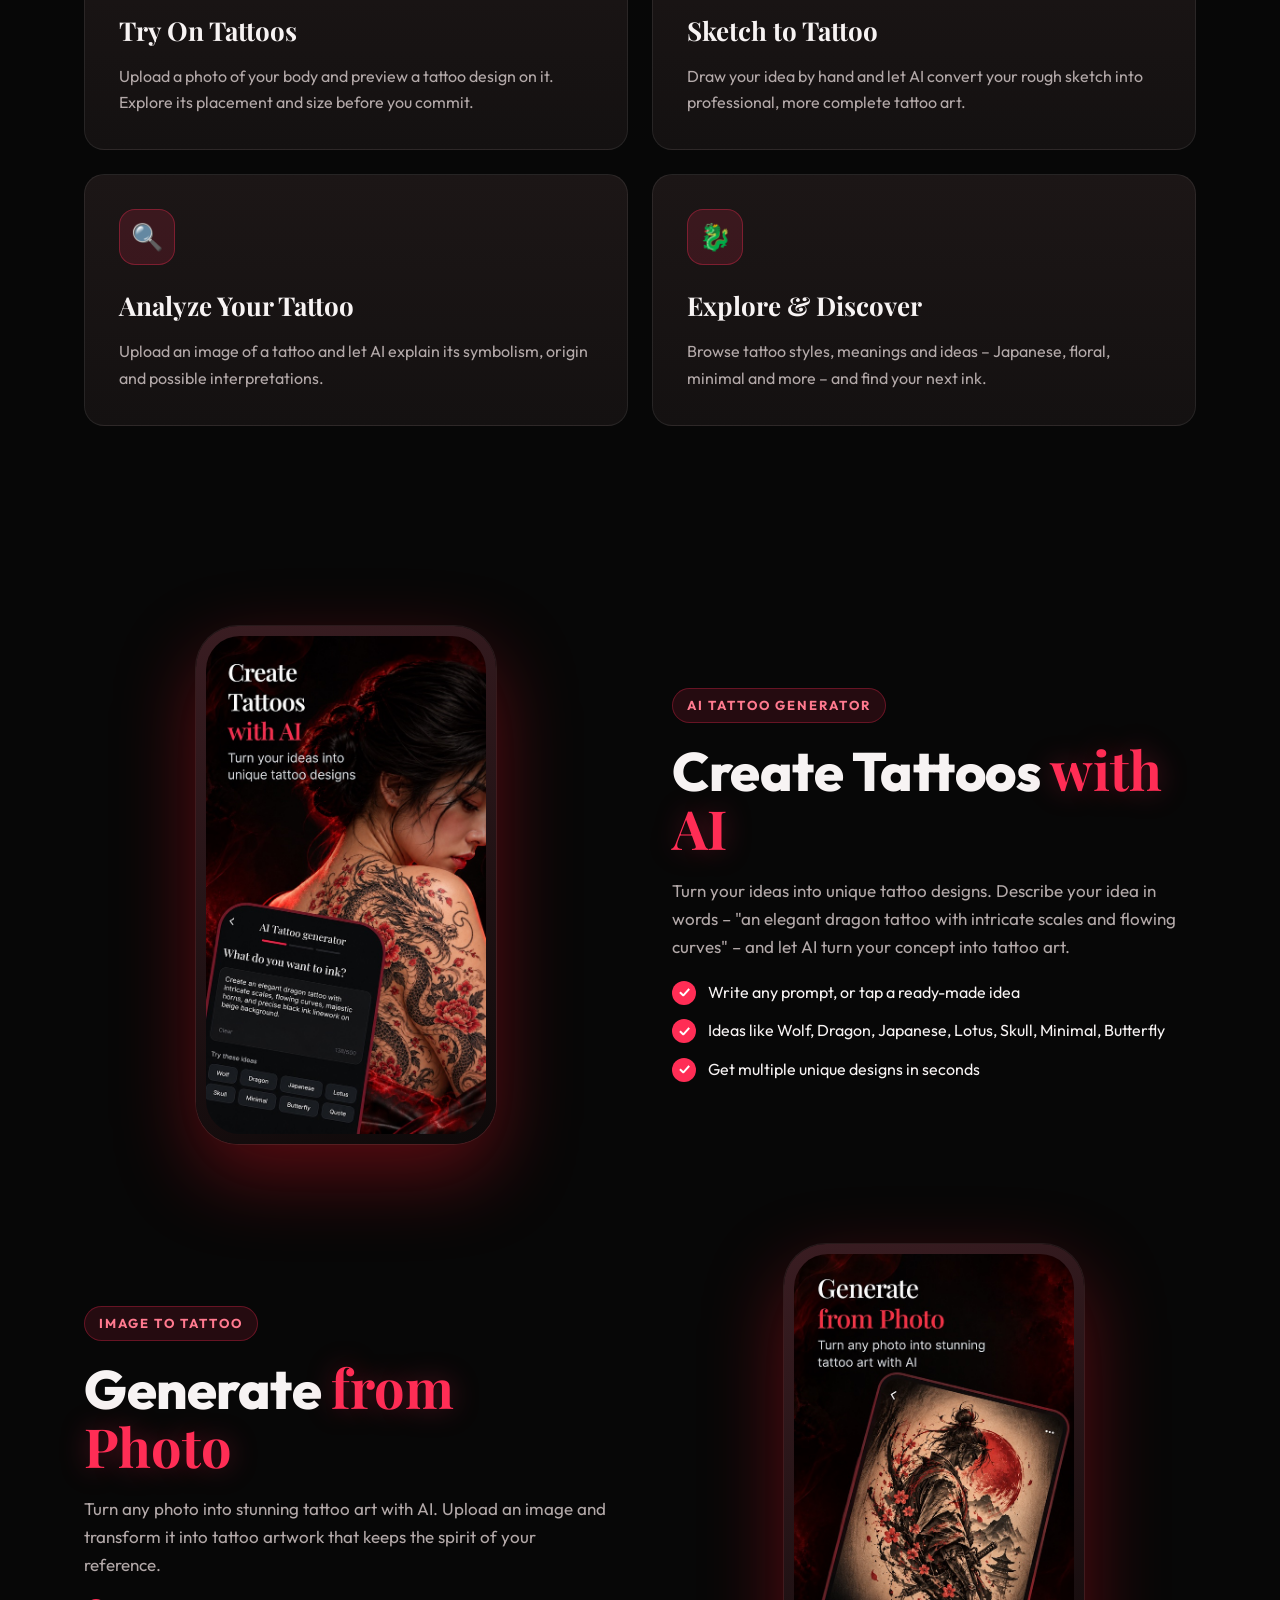
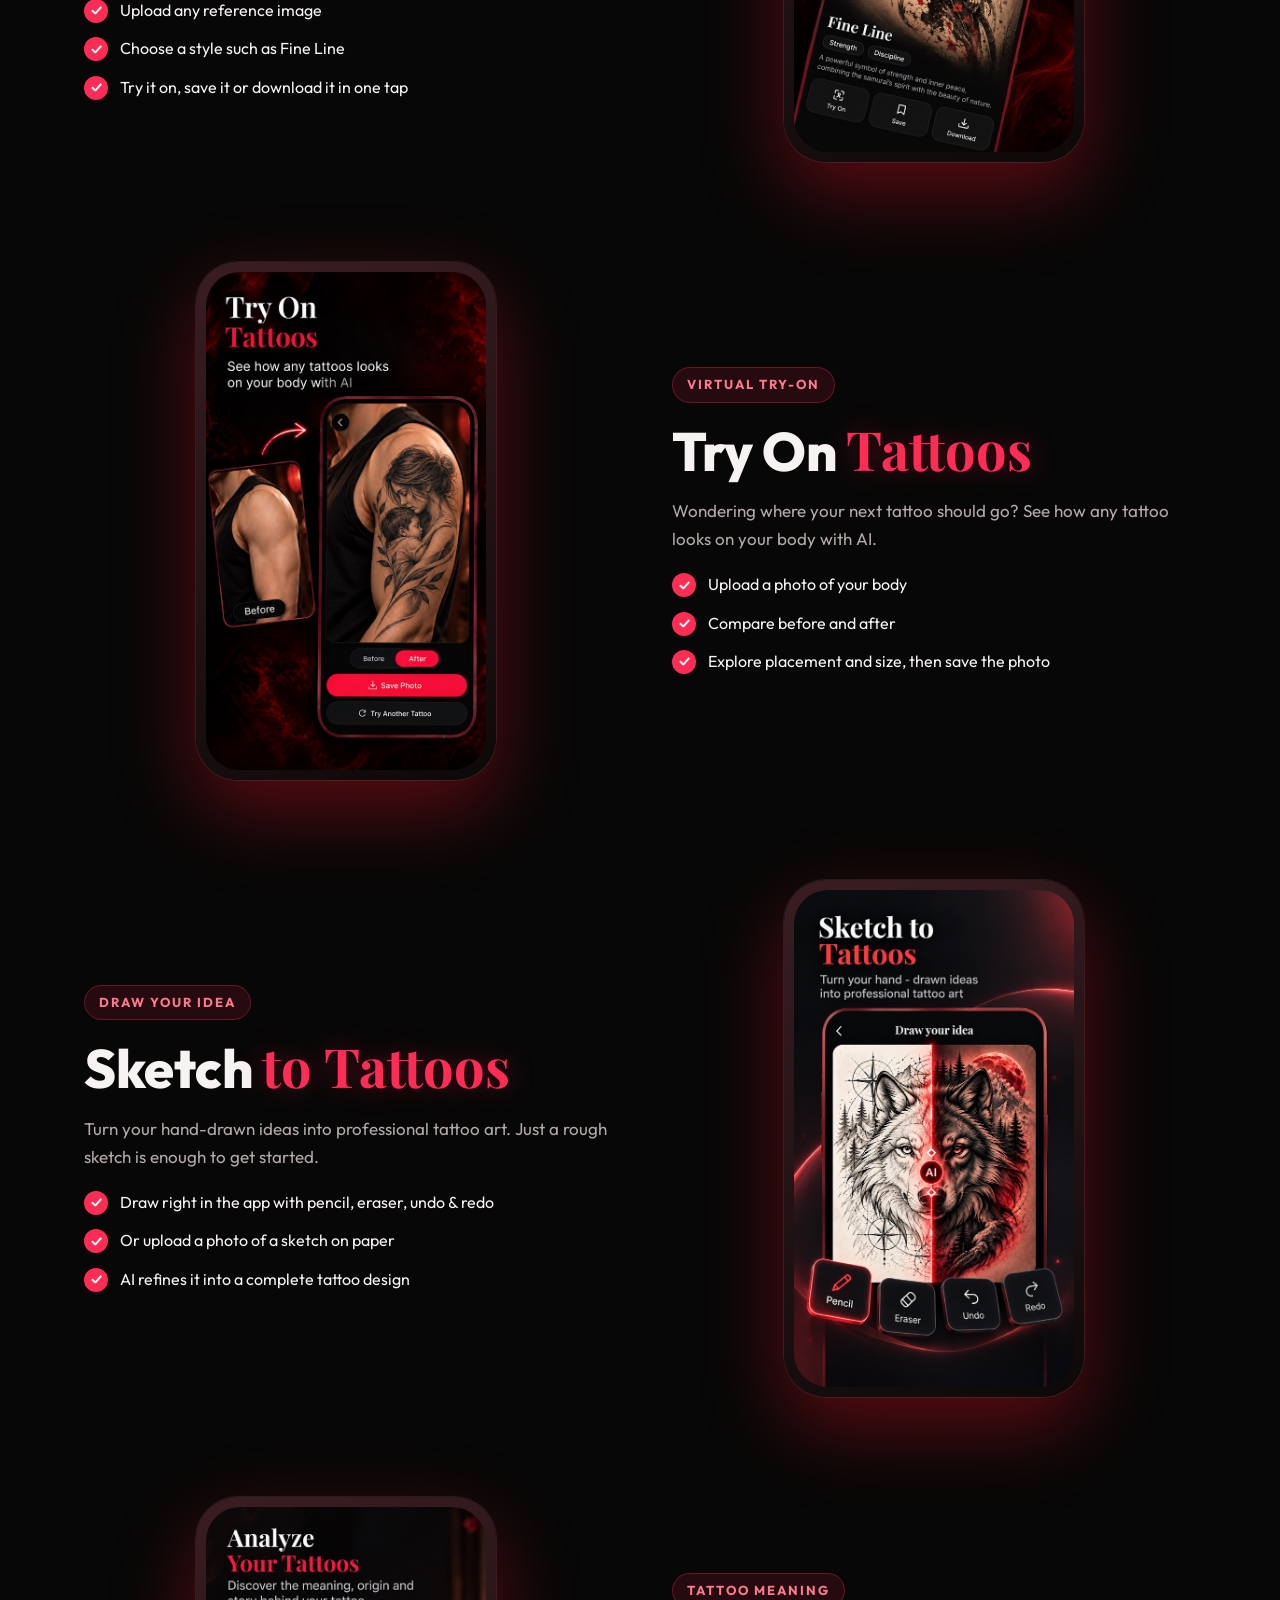
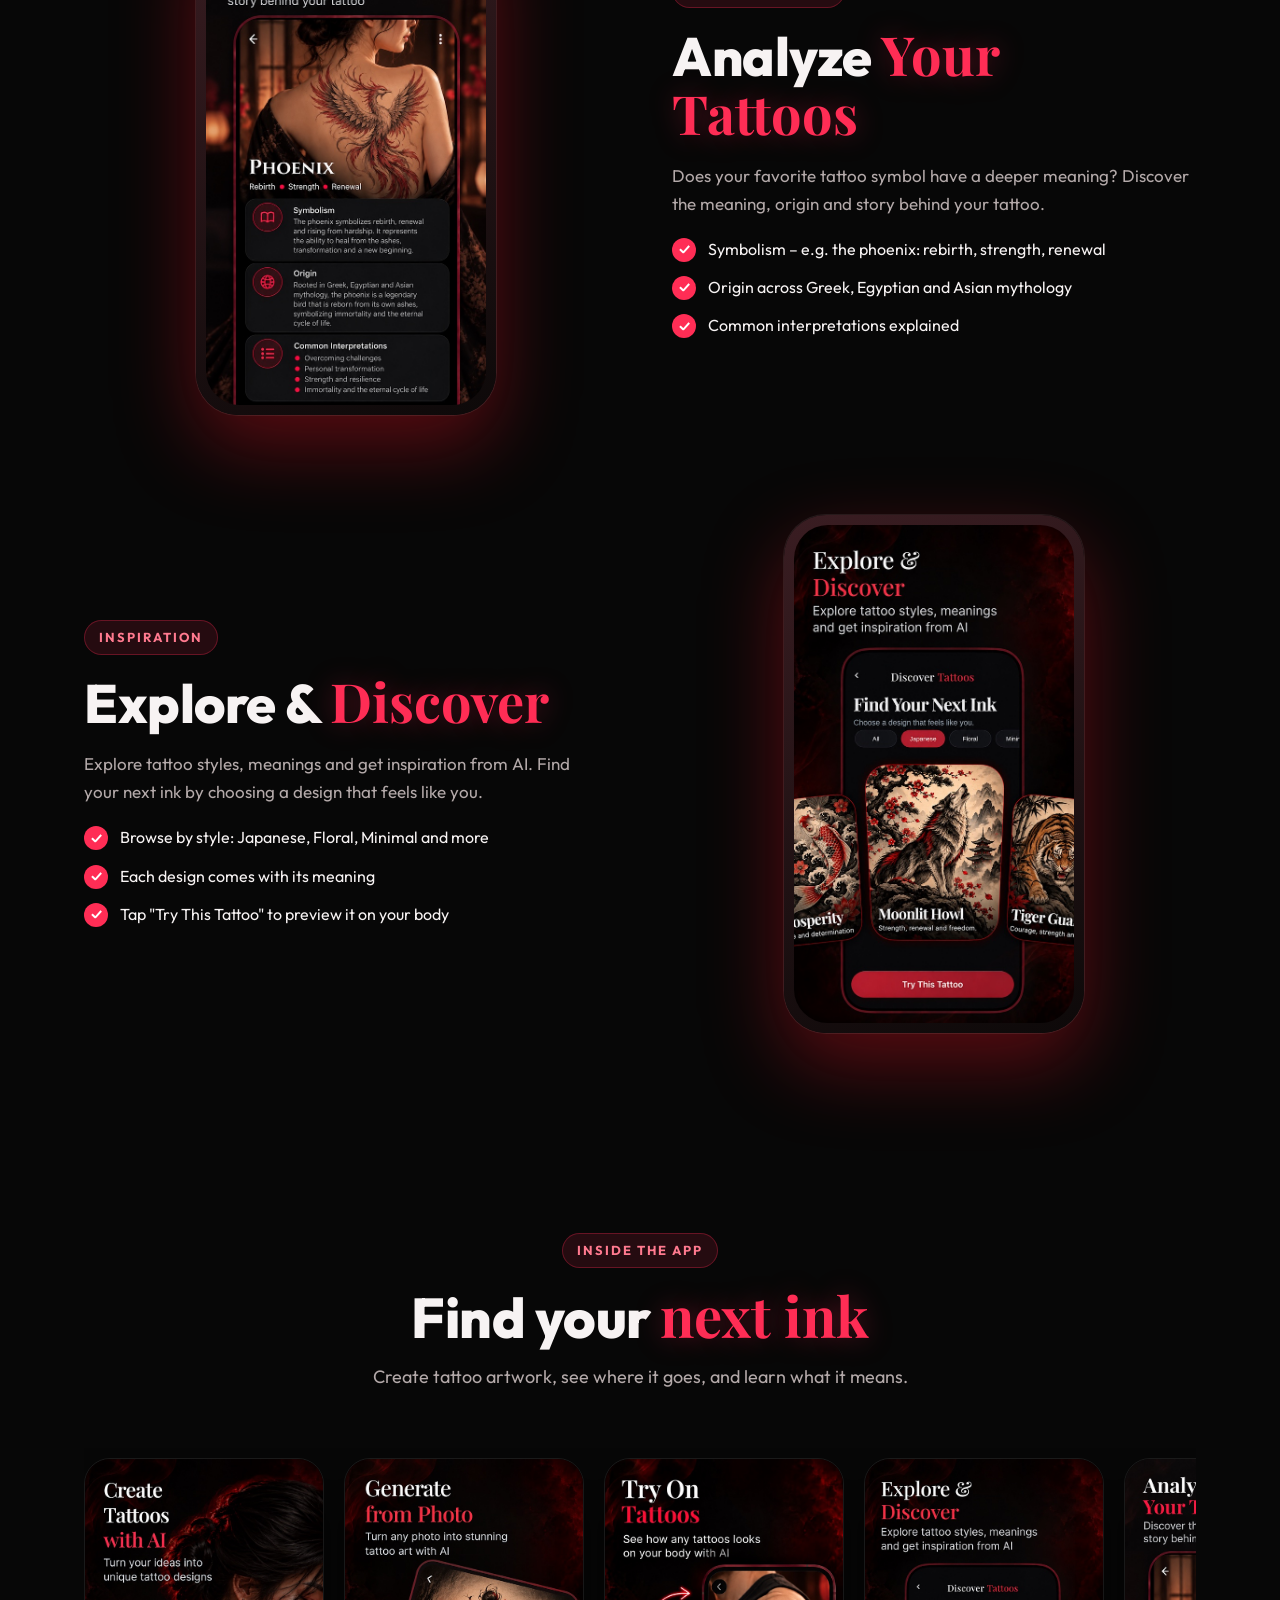
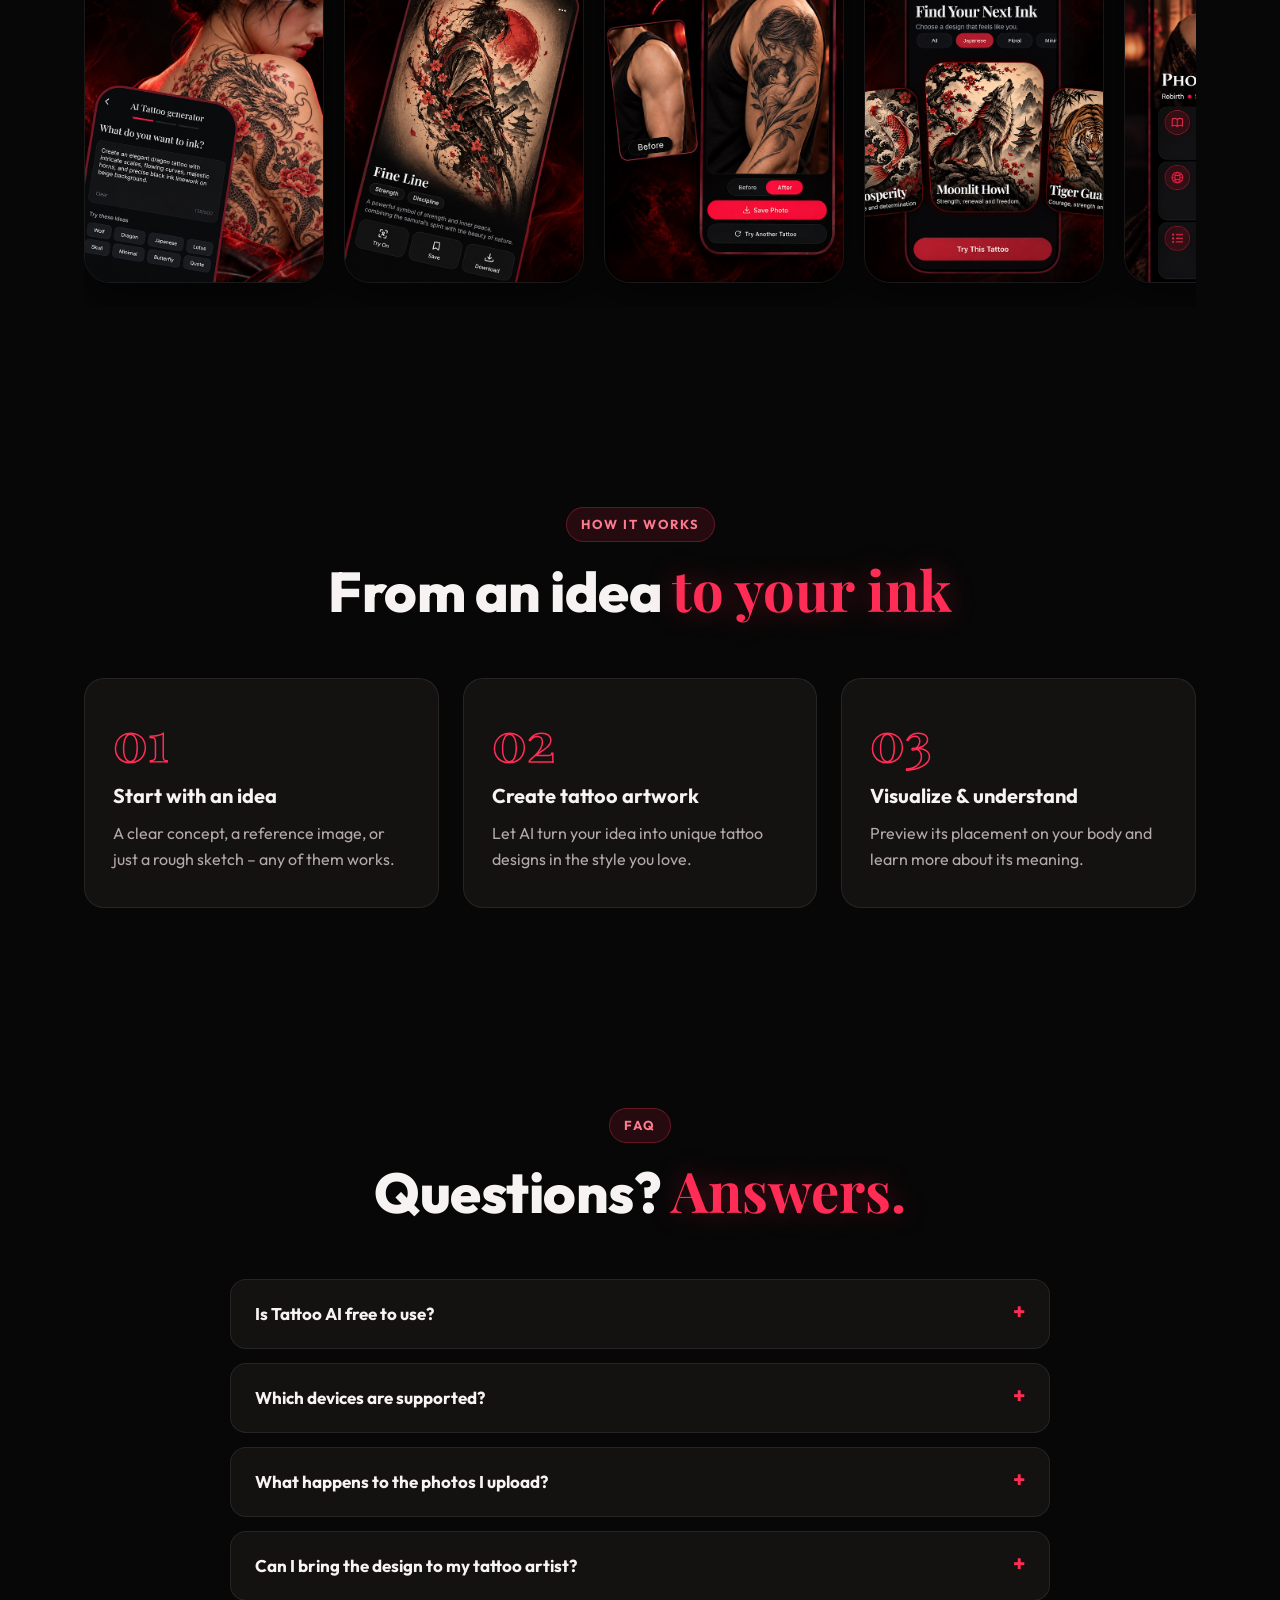
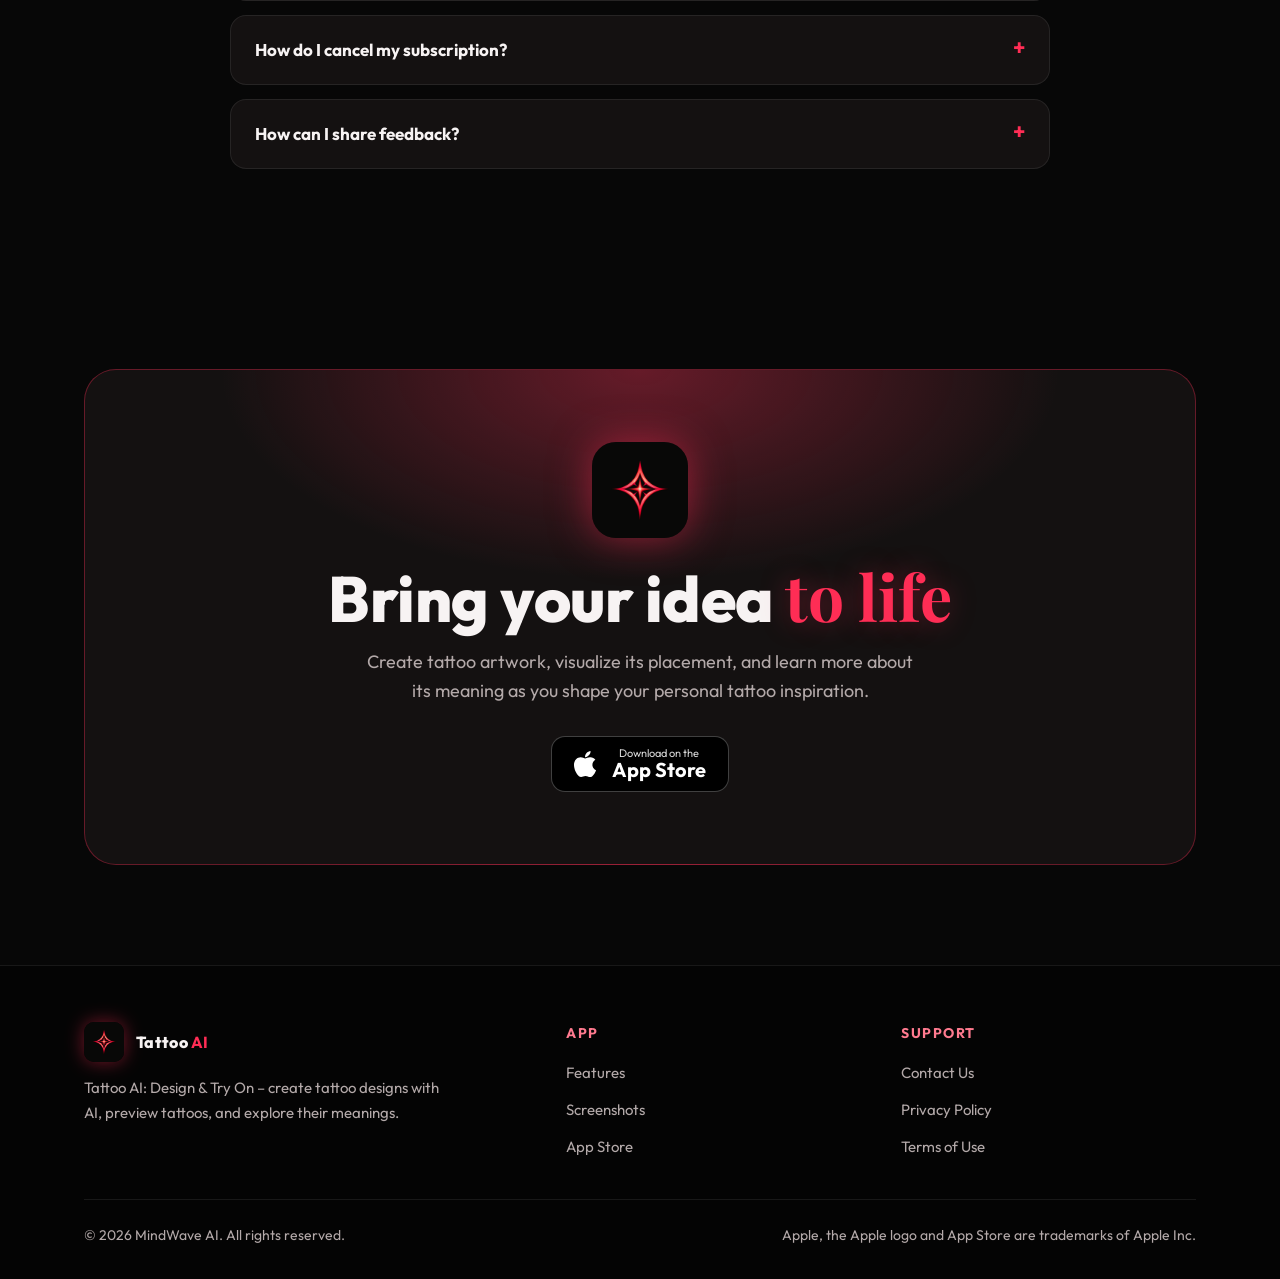
==== commit 6dccf27d: "Restyle site with Google Play content, screenshots and crimson theme - Replace iOS icon/screenshots " ====
--- a/index.html
+++ b/index.html
@@ -3,18 +3,18 @@
 <head>
   <meta charset="UTF-8">
   <meta name="viewport" content="width=device-width, initial-scale=1.0">
-  <title>Tattoo AI: Design, Font &amp; Stencil – Create &amp; Try On Tattoos on iPhone</title>
-  <meta name="description" content="Tattoo AI for iPhone: create unique tattoo designs from text, turn images and sketches into tattoo art, preview tattoos on your body and discover the meaning behind tattoo symbols.">
-  <meta property="og:title" content="Tattoo AI: Design, Font & Stencil">
-  <meta property="og:description" content="Create, preview and explore tattoo designs with AI – before you get inked.">
+  <title>Tattoo AI: Design &amp; Try On – Create, Preview &amp; Explore Tattoos with AI</title>
+  <meta name="description" content="Tattoo AI: Design & Try On. Create tattoo designs with AI, turn photos and sketches into tattoo art, try tattoos on your body and discover the meaning behind tattoo symbols.">
+  <meta property="og:title" content="Tattoo AI: Design & Try On">
+  <meta property="og:description" content="Create tattoo designs with AI, preview tattoos, and explore their meanings.">
   <meta property="og:image" content="assets/img/icon.png">
   <meta property="og:type" content="website">
-  <meta name="theme-color" content="#07060b">
+  <meta name="theme-color" content="#070707">
   <link rel="icon" type="image/png" href="assets/img/icon.png">
   <link rel="apple-touch-icon" href="assets/img/icon.png">
   <link rel="preconnect" href="https://fonts.googleapis.com">
   <link rel="preconnect" href="https://fonts.gstatic.com" crossorigin>
-  <link href="https://fonts.googleapis.com/css2?family=Anton&family=Manrope:wght@400;500;600;700;800&display=swap" rel="stylesheet">
+  <link href="https://fonts.googleapis.com/css2?family=Outfit:wght@400;500;600;700;800&family=Playfair+Display:wght@600;700&display=swap" rel="stylesheet">
   <link rel="stylesheet" href="assets/css/style.css">
 </head>
 <body>
@@ -39,9 +39,9 @@
     <section class="hero">
       <div class="container hero-grid">
         <div class="reveal">
-          <span class="eyebrow">AI Tattoo Studio for iPhone</span>
-          <h1 class="display"><span class="accent">Design &amp; Try On</span><br><span class="cream">Your Next Tattoo</span></h1>
-          <p class="lead">Have a tattoo idea in mind? Bring your imagination to life with Tattoo AI. Create unique tattoo designs from text prompts, transform images and sketches into tattoo artwork, preview tattoos on your body, and explore the meanings behind tattoo symbols.</p>
+          <span class="eyebrow">Tattoo AI: Design &amp; Try On</span>
+          <h1 class="display">Create Tattoos<br><span class="accent">with AI</span></h1>
+          <p class="lead">Have a tattoo idea in mind? Bring your imagination to life. Create unique tattoo designs from text prompts, transform images and sketches into tattoo artwork, preview tattoos on your body, and explore the meanings behind tattoo symbols.</p>
           <div class="hero-cta">
             <a class="appstore-badge" href="https://apps.apple.com/us/app/ai-tatto-design-font-stencil/id6770781390" target="_blank" rel="noopener" aria-label="Download on the App Store">
               <svg viewBox="0 0 384 512" aria-hidden="true"><path d="M318.7 268.7c-.2-36.7 16.4-64.4 50-84.8-18.8-26.9-47.2-41.7-84.7-44.6-35.5-2.8-74.3 20.7-88.5 20.7-15 0-49.4-19.7-76.4-19.7C63.3 141.2 4 184.8 4 273.5q0 39.3 14.4 81.2c12.8 36.7 59 126.7 107.2 125.2 25.2-.6 43-17.9 75.8-17.9 31.8 0 48.3 17.9 76.4 17.9 48.6-.7 90.4-82.5 102.6-119.3-65.2-30.7-61.7-90-61.7-91.9zm-56.6-164.2c27.3-32.4 24.8-61.9 24-72.5-24.1 1.4-52 16.4-67.9 34.9-17.5 19.8-27.8 44.3-25.6 71.9 26.1 2 49.9-11.4 69.5-34.3z"/></svg>
@@ -50,14 +50,14 @@
             <a class="btn btn-ghost" href="#features">Explore features</a>
           </div>
           <div class="hero-meta">
+            <div><strong>4.6 <span class="star">★</span></strong>user rating</div>
+            <div><strong>5K+</strong>downloads</div>
             <div><strong>Free</strong>to download</div>
-            <div><strong>iOS 15.6+</strong>iPhone</div>
-            <div><strong>4+</strong>age rating</div>
           </div>
         </div>
         <div class="hero-visual reveal">
-          <div class="phone"><img src="assets/img/shot1.jpg" alt="Tattoo realistic preview on body"></div>
-          <div class="phone back"><img src="assets/img/shot2.jpg" alt="" aria-hidden="true"></div>
+          <div class="phone"><img src="assets/img/create.jpg" alt="Create tattoos with AI – turn your ideas into unique tattoo designs"></div>
+          <div class="phone back"><img src="assets/img/tryon.jpg" alt="" aria-hidden="true"></div>
         </div>
       </div>
     </section>
@@ -73,33 +73,33 @@
         <div class="features">
           <div class="feature reveal">
             <div class="icon">🎨</div>
-            <h3>Create your own design</h3>
-            <p>Describe your idea in words and let AI turn your concept into a tattoo design. Upload an image to transform it into tattoo artwork, or convert a hand-drawn sketch into a complete design.</p>
+            <h3>Create with AI</h3>
+            <p>What would your ideal tattoo look like? Describe your idea in words and let AI turn your concept into a unique tattoo design.</p>
+          </div>
+          <div class="feature reveal">
+            <div class="icon">🖼️</div>
+            <h3>Generate from Photo</h3>
+            <p>Upload any image and transform it into stunning tattoo artwork in styles like Fine Line, Japanese, Blackwork and more.</p>
           </div>
           <div class="feature reveal">
             <div class="icon">📸</div>
-            <h3>See how it looks on you</h3>
-            <p>Upload a photo of your body and preview a tattoo design on it. Explore placement and size before deciding how you want your tattoo to look.</p>
+            <h3>Try On Tattoos</h3>
+            <p>Upload a photo of your body and preview a tattoo design on it. Explore its placement and size before you commit.</p>
+          </div>
+          <div class="feature reveal">
+            <div class="icon">✏️</div>
+            <h3>Sketch to Tattoo</h3>
+            <p>Draw your idea by hand and let AI convert your rough sketch into professional, more complete tattoo art.</p>
           </div>
           <div class="feature reveal">
             <div class="icon">🔍</div>
-            <h3>Discover the meaning</h3>
-            <p>Upload an image of a tattoo and let AI explain its symbolism, components, tone and cultural significance – and what it says about you.</p>
-          </div>
-          <div class="feature reveal">
-            <div class="icon">✒️</div>
-            <h3>Fonts, script &amp; stencils</h3>
-            <p>Craft script and lettering tattoos with beautiful fonts, then get clean stencil-ready line art to bring to your tattoo artist.</p>
-          </div>
-          <div class="feature reveal">
-            <div class="icon">🪄</div>
-            <h3>AI retouch &amp; remove</h3>
-            <p>Clean up or remove existing tattoos in your photos with realistic AI retouching – perfect for planning a cover-up or a fresh start.</p>
-          </div>
-          <div class="feature reveal">
-            <div class="icon">🖤</div>
-            <h3>Endless inspiration</h3>
-            <p>Browse thousands of trending tattoo ideas and styles – blackwork, fine line, geometric, traditional and more – and save favorites to your gallery.</p>
+            <h3>Analyze Your Tattoo</h3>
+            <p>Upload an image of a tattoo and let AI explain its symbolism, origin and possible interpretations.</p>
+          </div>
+          <div class="feature reveal">
+            <div class="icon">🐉</div>
+            <h3>Explore &amp; Discover</h3>
+            <p>Browse tattoo styles, meanings and ideas – Japanese, floral, minimal and more – and find your next ink.</p>
           </div>
         </div>
       </div>
@@ -109,57 +109,85 @@
     <section class="section">
       <div class="container">
         <div class="showcase reveal">
-          <div class="showcase-media"><div class="phone"><img src="assets/img/shot2.jpg" alt="Turn ideas into real tattoos with AI"></div></div>
+          <div class="showcase-media"><div class="phone"><img src="assets/img/create.jpg" alt="AI tattoo generator: What do you want to ink?"></div></div>
           <div>
             <span class="eyebrow">AI Tattoo Generator</span>
-            <h3 class="display">Turn ideas into <span class="accent">real tattoos</span></h3>
-            <p>What would your ideal tattoo look like? Type a prompt, pick a style and get a tattoo generated in seconds.</p>
-            <ul class="checklist">
-              <li>Text-to-tattoo from any description</li>
-              <li>Transform photos and references into tattoo art</li>
-              <li>Turn rough sketches into finished designs</li>
-              <li>Multiple styles: blackwork, geometric, minimal, realism…</li>
+            <h3 class="display">Create Tattoos <span class="accent">with AI</span></h3>
+            <p>Turn your ideas into unique tattoo designs. Describe your idea in words – "an elegant dragon tattoo with intricate scales and flowing curves" – and let AI turn your concept into tattoo art.</p>
+            <ul class="checklist">
+              <li>Write any prompt, or tap a ready-made idea</li>
+              <li>Ideas like Wolf, Dragon, Japanese, Lotus, Skull, Minimal, Butterfly</li>
+              <li>Get multiple unique designs in seconds</li>
             </ul>
           </div>
         </div>
 
         <div class="showcase reverse reveal">
-          <div class="showcase-media"><div class="phone"><img src="assets/img/shot1.jpg" alt="Realistic tattoo try-on preview"></div></div>
+          <div class="showcase-media"><div class="phone"><img src="assets/img/photo.jpg" alt="Generate tattoo art from a photo"></div></div>
+          <div>
+            <span class="eyebrow">Image to Tattoo</span>
+            <h3 class="display">Generate <span class="accent">from Photo</span></h3>
+            <p>Turn any photo into stunning tattoo art with AI. Upload an image and transform it into tattoo artwork that keeps the spirit of your reference.</p>
+            <ul class="checklist">
+              <li>Upload any reference image</li>
+              <li>Choose a style such as Fine Line</li>
+              <li>Try it on, save it or download it in one tap</li>
+            </ul>
+          </div>
+        </div>
+
+        <div class="showcase reveal">
+          <div class="showcase-media"><div class="phone"><img src="assets/img/tryon.jpg" alt="Try on tattoos – before and after"></div></div>
           <div>
             <span class="eyebrow">Virtual Try-On</span>
-            <h3 class="display">Tattoo realistic <span class="accent">preview</span></h3>
-            <p>Wondering where your next tattoo should go? Try tattoos on your body before getting inked.</p>
-            <ul class="checklist">
-              <li>Upload a photo of your arm, back, leg or chest</li>
-              <li>Adjust placement, size and angle</li>
-              <li>Realistic skin blending for a true-to-life look</li>
+            <h3 class="display">Try On <span class="accent">Tattoos</span></h3>
+            <p>Wondering where your next tattoo should go? See how any tattoo looks on your body with AI.</p>
+            <ul class="checklist">
+              <li>Upload a photo of your body</li>
+              <li>Compare before and after</li>
+              <li>Explore placement and size, then save the photo</li>
+            </ul>
+          </div>
+        </div>
+
+        <div class="showcase reverse reveal">
+          <div class="showcase-media"><div class="phone"><img src="assets/img/sketch.jpg" alt="Sketch to tattoo – draw your idea"></div></div>
+          <div>
+            <span class="eyebrow">Draw Your Idea</span>
+            <h3 class="display">Sketch <span class="accent">to Tattoos</span></h3>
+            <p>Turn your hand-drawn ideas into professional tattoo art. Just a rough sketch is enough to get started.</p>
+            <ul class="checklist">
+              <li>Draw right in the app with pencil, eraser, undo &amp; redo</li>
+              <li>Or upload a photo of a sketch on paper</li>
+              <li>AI refines it into a complete tattoo design</li>
             </ul>
           </div>
         </div>
 
         <div class="showcase reveal">
-          <div class="showcase-media"><div class="phone"><img src="assets/img/shot3.jpg" alt="Discover tattoo symbols and meanings"></div></div>
+          <div class="showcase-media"><div class="phone"><img src="assets/img/analyze.jpg" alt="Analyze your tattoo – Phoenix symbolism and origin"></div></div>
           <div>
             <span class="eyebrow">Tattoo Meaning</span>
-            <h3 class="display">Every tattoo tells <span class="accent">a story</span></h3>
-            <p>Does your favorite tattoo symbol have a deeper meaning? Let AI break down the artwork you love.</p>
-            <ul class="checklist">
-              <li>Components and symbols identified</li>
-              <li>Tone and cultural significance explained</li>
-              <li>Share the meaning with friends in one tap</li>
+            <h3 class="display">Analyze <span class="accent">Your Tattoos</span></h3>
+            <p>Does your favorite tattoo symbol have a deeper meaning? Discover the meaning, origin and story behind your tattoo.</p>
+            <ul class="checklist">
+              <li>Symbolism – e.g. the phoenix: rebirth, strength, renewal</li>
+              <li>Origin across Greek, Egyptian and Asian mythology</li>
+              <li>Common interpretations explained</li>
             </ul>
           </div>
         </div>
 
         <div class="showcase reverse reveal">
-          <div class="showcase-media"><div class="phone"><img src="assets/img/shot4.jpg" alt="AI retouch and remove tattoos"></div></div>
-          <div>
-            <span class="eyebrow">AI Retouch</span>
-            <h3 class="display">Retouch &amp; <span class="accent">remove</span></h3>
-            <p>Clean up tattoos in your photos with realistic AI retouching. See your skin without ink or prepare a canvas for a new design.</p>
-            <ul class="checklist">
-              <li>Before / after comparison</li>
-              <li>Natural skin texture preserved</li>
+          <div class="showcase-media"><div class="phone"><img src="assets/img/explore.jpg" alt="Explore and discover tattoo styles"></div></div>
+          <div>
+            <span class="eyebrow">Inspiration</span>
+            <h3 class="display">Explore &amp; <span class="accent">Discover</span></h3>
+            <p>Explore tattoo styles, meanings and get inspiration from AI. Find your next ink by choosing a design that feels like you.</p>
+            <ul class="checklist">
+              <li>Browse by style: Japanese, Floral, Minimal and more</li>
+              <li>Each design comes with its meaning</li>
+              <li>Tap "Try This Tattoo" to preview it on your body</li>
             </ul>
           </div>
         </div>
@@ -171,16 +199,16 @@
       <div class="container">
         <div class="section-head reveal">
           <span class="eyebrow">Inside the app</span>
-          <h2 class="display">Enter the <span class="accent">tattoo-verse</span></h2>
-          <p>An endless source of inspiration – explore thousands of trending tattoo ideas and styles.</p>
+          <h2 class="display">Find your <span class="accent">next ink</span></h2>
+          <p>Create tattoo artwork, see where it goes, and learn what it means.</p>
         </div>
         <div class="gallery reveal">
-          <img src="assets/img/shot1.jpg" alt="Tattoo realistic preview" loading="lazy">
-          <img src="assets/img/shot2.jpg" alt="Turn ideas into real tattoos" loading="lazy">
-          <img src="assets/img/shot3.jpg" alt="Every tattoo tells a story" loading="lazy">
-          <img src="assets/img/shot4.jpg" alt="AI retouch and remove" loading="lazy">
-          <img src="assets/img/shot5.jpg" alt="Endless source of inspiration" loading="lazy">
-          <img src="assets/img/shot6.jpg" alt="Enter tattoo-verse styles" loading="lazy">
+          <img src="assets/img/create.jpg" alt="Create tattoos with AI" loading="lazy">
+          <img src="assets/img/photo.jpg" alt="Generate from photo" loading="lazy">
+          <img src="assets/img/tryon.jpg" alt="Try on tattoos" loading="lazy">
+          <img src="assets/img/explore.jpg" alt="Explore and discover" loading="lazy">
+          <img src="assets/img/analyze.jpg" alt="Analyze your tattoos" loading="lazy">
+          <img src="assets/img/sketch.jpg" alt="Sketch to tattoos" loading="lazy">
         </div>
       </div>
     </section>
@@ -190,12 +218,12 @@
       <div class="container">
         <div class="section-head reveal">
           <span class="eyebrow">How it works</span>
-          <h2 class="display">Three steps to <span class="accent">your ink</span></h2>
+          <h2 class="display">From an idea <span class="accent">to your ink</span></h2>
         </div>
         <div class="steps">
-          <div class="step reveal"><h4>Describe or upload</h4><p>Type your idea, upload a reference image or snap a photo of your sketch.</p></div>
-          <div class="step reveal"><h4>Generate with AI</h4><p>Pick a style and let AI create unique tattoo designs in seconds.</p></div>
-          <div class="step reveal"><h4>Try it on &amp; save</h4><p>Preview the design on your body, learn its meaning and save it for your artist.</p></div>
+          <div class="step reveal"><h4>Start with an idea</h4><p>A clear concept, a reference image, or just a rough sketch – any of them works.</p></div>
+          <div class="step reveal"><h4>Create tattoo artwork</h4><p>Let AI turn your idea into unique tattoo designs in the style you love.</p></div>
+          <div class="step reveal"><h4>Visualize &amp; understand</h4><p>Preview its placement on your body and learn more about its meaning.</p></div>
         </div>
       </div>
     </section>
@@ -210,7 +238,7 @@
         <div class="faq reveal">
           <details>
             <summary>Is Tattoo AI free to use?</summary>
-            <p>Tattoo AI is free to download. Some premium features are available through an optional in-app subscription (Weekly Access). Prices are shown in the app before you buy and are billed through your Apple ID.</p>
+            <p>Tattoo AI is free to download and contains ads. Some premium features are available through an optional in-app subscription. Prices are shown in the app before you buy and are billed through your Apple ID.</p>
           </details>
           <details>
             <summary>Which devices are supported?</summary>
@@ -218,16 +246,20 @@
           </details>
           <details>
             <summary>What happens to the photos I upload?</summary>
-            <p>Your photos are only used to deliver the feature you requested (e.g. try-on or meaning analysis). Uploaded media and generated content are automatically deleted from our servers within 24 hours. Read our <a href="policies.html">Privacy Policy</a> for details.</p>
+            <p>Your photos are only used to deliver the feature you requested (e.g. try-on or tattoo analysis). Uploaded media and generated content are automatically deleted from our servers within 24 hours. Read our <a href="policies.html">Privacy Policy</a> for details.</p>
           </details>
           <details>
             <summary>Can I bring the design to my tattoo artist?</summary>
-            <p>Yes! Save the design to your gallery or Photos and share it with your artist. Use the stencil-style output for clean line art references.</p>
+            <p>Yes! Save or download the design and share it with your artist as a reference for your next tattoo.</p>
           </details>
           <details>
             <summary>How do I cancel my subscription?</summary>
             <p>Open Settings → your name → Subscriptions on your iPhone, select Tattoo AI and tap Cancel Subscription. Cancel at least 24 hours before the end of the current period to avoid renewal.</p>
           </details>
+          <details>
+            <summary>How can I share feedback?</summary>
+            <p>Tattoo AI always needs your recommendations and feedback to be immensely improved. We'd love to receive your suggestions – send them via our <a href="contact-us.html">contact page</a>. Thank you very much ❤️</p>
+          </details>
         </div>
       </div>
     </section>
@@ -237,8 +269,8 @@
       <div class="container">
         <div class="cta-box reveal">
           <img class="icon" src="assets/img/icon.png" alt="Tattoo AI">
-          <h2 class="display">Get inked <span class="accent">with confidence</span></h2>
-          <p>Create, preview and explore your next tattoo before you commit. Download Tattoo AI for iPhone today.</p>
+          <h2 class="display">Bring your idea <span class="accent">to life</span></h2>
+          <p>Create tattoo artwork, visualize its placement, and learn more about its meaning as you shape your personal tattoo inspiration.</p>
           <a class="appstore-badge" href="https://apps.apple.com/us/app/ai-tatto-design-font-stencil/id6770781390" target="_blank" rel="noopener" aria-label="Download on the App Store">
             <svg viewBox="0 0 384 512" aria-hidden="true"><path d="M318.7 268.7c-.2-36.7 16.4-64.4 50-84.8-18.8-26.9-47.2-41.7-84.7-44.6-35.5-2.8-74.3 20.7-88.5 20.7-15 0-49.4-19.7-76.4-19.7C63.3 141.2 4 184.8 4 273.5q0 39.3 14.4 81.2c12.8 36.7 59 126.7 107.2 125.2 25.2-.6 43-17.9 75.8-17.9 31.8 0 48.3 17.9 76.4 17.9 48.6-.7 90.4-82.5 102.6-119.3-65.2-30.7-61.7-90-61.7-91.9zm-56.6-164.2c27.3-32.4 24.8-61.9 24-72.5-24.1 1.4-52 16.4-67.9 34.9-17.5 19.8-27.8 44.3-25.6 71.9 26.1 2 49.9-11.4 69.5-34.3z"/></svg>
             <span><small>Download on the</small><strong>App Store</strong></span>
@@ -253,7 +285,7 @@
       <div class="footer-grid">
         <div>
           <a href="index.html" class="brand"><img src="assets/img/icon.png" alt=""><span>Tattoo <b>AI</b></span></a>
-          <p>Your all-in-one AI tattoo studio: design, try on and discover the meaning of tattoos – right from your iPhone.</p>
+          <p>Tattoo AI: Design &amp; Try On – create tattoo designs with AI, preview tattoos, and explore their meanings.</p>
         </div>
         <div>
           <h5>App</h5>
--- a/assets/css/style.css
+++ b/assets/css/style.css
@@ -1,19 +1,20 @@
 :root {
-  --bg: #07060b;
-  --bg-2: #0e0c16;
-  --card: #12101c;
-  --card-2: #191626;
+  --bg: #070707;
+  --bg-2: #0f0d0d;
+  --card: #141111;
+  --card-2: #1c1616;
   --line: rgba(255, 255, 255, 0.08);
-  --text: #f4f1fa;
-  --muted: #a9a3b8;
-  --purple: #a259ff;
-  --purple-2: #7b2cf5;
-  --purple-soft: #c9a4ff;
-  --cream: #fbf3e4;
+  --text: #f7f3f3;
+  --muted: #b3a9a9;
+  --red: #ff2d55;
+  --red-2: #c1121f;
+  --red-soft: #ff7a8f;
+  --cream: #ffffff;
   --radius: 20px;
   --max: 1160px;
-  --font-head: "Anton", "Impact", sans-serif;
-  --font-body: "Manrope", system-ui, -apple-system, "Segoe UI", sans-serif;
+  --font-head: "Outfit", system-ui, sans-serif;
+  --font-serif: "Playfair Display", Georgia, serif;
+  --font-body: "Outfit", system-ui, -apple-system, "Segoe UI", sans-serif;
 }
 
 * { box-sizing: border-box; margin: 0; padding: 0; }
@@ -27,7 +28,7 @@
   overflow-x: hidden;
 }
 img { max-width: 100%; display: block; }
-a { color: var(--purple-soft); text-decoration: none; transition: color .2s; }
+a { color: var(--red-soft); text-decoration: none; transition: color .2s; }
 a:hover { color: #fff; }
 
 .container { width: 100%; max-width: var(--max); margin: 0 auto; padding: 0 24px; }
@@ -36,23 +37,23 @@
 .glow {
   position: fixed; inset: 0; pointer-events: none; z-index: -1;
   background:
-    radial-gradient(600px 420px at 8% 18%, rgba(123, 44, 245, .32), transparent 70%),
-    radial-gradient(520px 420px at 95% 70%, rgba(162, 89, 255, .18), transparent 70%),
+    radial-gradient(640px 460px at 85% 12%, rgba(193, 18, 31, .38), transparent 70%),
+    radial-gradient(520px 420px at 5% 80%, rgba(255, 45, 85, .14), transparent 70%),
     var(--bg);
 }
 
 /* ---------- Header ---------- */
 .site-header {
   position: sticky; top: 0; z-index: 50;
-  background: rgba(7, 6, 11, .72);
+  background: rgba(7, 7, 7, .72);
   backdrop-filter: blur(14px);
   -webkit-backdrop-filter: blur(14px);
   border-bottom: 1px solid var(--line);
 }
 .nav { display: flex; align-items: center; justify-content: space-between; height: 72px; }
 .brand { display: flex; align-items: center; gap: 12px; color: var(--text); font-weight: 800; letter-spacing: .3px; }
-.brand img { width: 40px; height: 40px; border-radius: 10px; box-shadow: 0 0 18px rgba(162, 89, 255, .45); }
-.brand span b { color: var(--purple); }
+.brand img { width: 40px; height: 40px; border-radius: 10px; box-shadow: 0 0 18px rgba(255, 45, 85, .45); }
+.brand span b { color: var(--red); }
 .nav-links { display: flex; align-items: center; gap: 28px; list-style: none; }
 .nav-links a { color: var(--muted); font-weight: 600; font-size: 15px; }
 .nav-links a:hover, .nav-links a.active { color: #fff; }
@@ -65,10 +66,10 @@
   font-weight: 700; font-size: 15px; border: 0; cursor: pointer;
   transition: transform .2s, box-shadow .2s, background .2s;
 }
-.btn-primary { background: linear-gradient(135deg, var(--purple), var(--purple-2)); color: #fff; box-shadow: 0 10px 30px rgba(162, 89, 255, .35); }
-.btn-primary:hover { color: #fff; transform: translateY(-2px); box-shadow: 0 14px 38px rgba(162, 89, 255, .5); }
+.btn-primary { background: linear-gradient(135deg, var(--red), var(--red-2)); color: #fff; box-shadow: 0 10px 30px rgba(255, 45, 85, .35); }
+.btn-primary:hover { color: #fff; transform: translateY(-2px); box-shadow: 0 14px 38px rgba(255, 45, 85, .5); }
 .btn-ghost { background: var(--card-2); color: var(--text); border: 1px solid var(--line); }
-.btn-ghost:hover { color: #fff; background: #221e33; }
+.btn-ghost:hover { color: #fff; background: #2a1b1d; }
 .btn-sm { padding: 10px 18px; font-size: 14px; }
 
 .appstore-badge {
@@ -77,7 +78,7 @@
   padding: 10px 22px 10px 18px; border-radius: 14px;
   transition: transform .2s, border-color .2s;
 }
-.appstore-badge:hover { color: #fff; transform: translateY(-2px); border-color: var(--purple); }
+.appstore-badge:hover { color: #fff; transform: translateY(-2px); border-color: var(--red); }
 .appstore-badge svg { width: 30px; height: 30px; fill: #fff; }
 .appstore-badge small { display: block; font-size: 11px; line-height: 1.1; opacity: .85; }
 .appstore-badge strong { display: block; font-size: 20px; line-height: 1.1; font-weight: 700; }
@@ -85,16 +86,22 @@
 /* ---------- Typography ---------- */
 .display {
   font-family: var(--font-head);
-  text-transform: uppercase;
-  line-height: 1.02;
-  letter-spacing: .5px;
-}
-.display .accent, .accent { color: var(--purple); }
+  font-weight: 800;
+  line-height: 1.05;
+  letter-spacing: -.5px;
+}
+.accent { color: var(--red); }
+.display .accent {
+  font-family: var(--font-serif);
+  font-weight: 700;
+  letter-spacing: 0;
+  text-shadow: 0 0 28px rgba(255, 45, 85, .35);
+}
 .display .cream { color: var(--cream); }
 .eyebrow {
   display: inline-block; font-size: 13px; font-weight: 700; letter-spacing: 2px; text-transform: uppercase;
-  color: var(--purple-soft); background: rgba(162, 89, 255, .12);
-  border: 1px solid rgba(162, 89, 255, .3); padding: 6px 14px; border-radius: 999px; margin-bottom: 18px;
+  color: var(--red-soft); background: rgba(255, 45, 85, .12);
+  border: 1px solid rgba(255, 45, 85, .3); padding: 6px 14px; border-radius: 999px; margin-bottom: 18px;
 }
 .section { padding: 100px 0; }
 .section-head { text-align: center; max-width: 720px; margin: 0 auto 56px; }
@@ -109,13 +116,14 @@
 .hero-cta { display: flex; flex-wrap: wrap; gap: 14px; align-items: center; }
 .hero-meta { display: flex; gap: 28px; margin-top: 36px; flex-wrap: wrap; }
 .hero-meta div { font-size: 14px; color: var(--muted); }
-.hero-meta strong { display: block; color: #fff; font-size: 20px; }
+.hero-meta strong { display: block; color: #fff; font-size: 22px; font-weight: 800; }
+.hero-meta .star { color: var(--red); }
 
 .hero-visual { position: relative; display: flex; justify-content: center; }
 .phone {
   position: relative; width: 290px; border-radius: 42px; padding: 10px;
-  background: linear-gradient(160deg, #2a2440, #0d0b14);
-  box-shadow: 0 0 0 1px rgba(255,255,255,.08), 0 30px 80px rgba(123, 44, 245, .45);
+  background: linear-gradient(160deg, #3a1d22, #0d0909);
+  box-shadow: 0 0 0 1px rgba(255,255,255,.08), 0 30px 80px rgba(193, 18, 31, .45);
 }
 .phone img { border-radius: 34px; width: 100%; }
 .phone.back {
@@ -124,7 +132,7 @@
 }
 .hero-visual::before {
   content: ""; position: absolute; width: 380px; height: 380px; border-radius: 50%;
-  background: radial-gradient(circle, rgba(162, 89, 255, .55), transparent 65%);
+  background: radial-gradient(circle, rgba(255, 45, 85, .55), transparent 65%);
   top: 50%; left: 50%; transform: translate(-50%, -50%); z-index: -1; filter: blur(20px);
 }
 
@@ -135,12 +143,12 @@
   border: 1px solid var(--line); border-radius: var(--radius); padding: 34px;
   transition: transform .25s, border-color .25s;
 }
-.feature:hover { transform: translateY(-4px); border-color: rgba(162, 89, 255, .45); }
+.feature:hover { transform: translateY(-4px); border-color: rgba(255, 45, 85, .45); }
 .feature .icon {
   width: 56px; height: 56px; border-radius: 16px; display: grid; place-items: center; font-size: 26px;
-  background: rgba(162, 89, 255, .14); border: 1px solid rgba(162, 89, 255, .35); margin-bottom: 20px;
-}
-.feature h3 { font-family: var(--font-head); text-transform: uppercase; font-size: 26px; letter-spacing: .5px; margin-bottom: 10px; font-weight: 400; }
+  background: rgba(255, 45, 85, .14); border: 1px solid rgba(255, 45, 85, .35); margin-bottom: 20px;
+}
+.feature h3 { font-family: var(--font-serif); font-size: 26px; margin-bottom: 10px; font-weight: 700; }
 .feature p { color: var(--muted); }
 
 /* ---------- Showcase rows ---------- */
@@ -155,14 +163,14 @@
 .checklist li { display: flex; gap: 12px; align-items: flex-start; color: var(--text); }
 .checklist li::before {
   content: "✓"; flex: none; width: 24px; height: 24px; border-radius: 50%; display: grid; place-items: center;
-  font-size: 13px; font-weight: 800; color: #fff; background: var(--purple); margin-top: 2px;
+  font-size: 13px; font-weight: 800; color: #fff; background: var(--red); margin-top: 2px;
 }
 
 /* ---------- Gallery ---------- */
 .gallery {
   display: grid; grid-auto-flow: column; grid-auto-columns: 240px; gap: 20px;
   overflow-x: auto; padding: 10px 4px 24px; scroll-snap-type: x mandatory;
-  scrollbar-width: thin; scrollbar-color: var(--purple) transparent;
+  scrollbar-width: thin; scrollbar-color: var(--red) transparent;
 }
 .gallery img {
   border-radius: 26px; border: 1px solid var(--line); scroll-snap-align: start;
@@ -175,8 +183,8 @@
 .step { position: relative; background: var(--card); border: 1px solid var(--line); border-radius: var(--radius); padding: 34px 28px; }
 .step::before {
   counter-increment: step; content: "0" counter(step);
-  font-family: var(--font-head); font-size: 54px; color: transparent;
-  -webkit-text-stroke: 1.5px var(--purple); display: block; margin-bottom: 12px; line-height: 1;
+  font-family: var(--font-serif); font-weight: 700; font-size: 54px; color: transparent;
+  -webkit-text-stroke: 1.5px var(--red); display: block; margin-bottom: 12px; line-height: 1;
 }
 .step h4 { font-size: 20px; margin-bottom: 8px; }
 .step p { color: var(--muted); }
@@ -184,20 +192,20 @@
 /* ---------- FAQ ---------- */
 .faq { max-width: 820px; margin: 0 auto; display: grid; gap: 14px; }
 .faq details { background: var(--card); border: 1px solid var(--line); border-radius: 16px; padding: 20px 24px; }
-.faq details[open] { border-color: rgba(162, 89, 255, .45); }
+.faq details[open] { border-color: rgba(255, 45, 85, .45); }
 .faq summary { cursor: pointer; font-weight: 700; font-size: 17px; list-style: none; display: flex; justify-content: space-between; gap: 16px; }
 .faq summary::-webkit-details-marker { display: none; }
-.faq summary::after { content: "+"; color: var(--purple); font-size: 22px; line-height: 1; transition: transform .2s; }
+.faq summary::after { content: "+"; color: var(--red); font-size: 22px; line-height: 1; transition: transform .2s; }
 .faq details[open] summary::after { transform: rotate(45deg); }
 .faq details p { color: var(--muted); margin-top: 12px; }
 
 /* ---------- CTA ---------- */
 .cta-box {
   position: relative; overflow: hidden; text-align: center;
-  border-radius: 32px; padding: 72px 32px; border: 1px solid rgba(162, 89, 255, .35);
-  background: radial-gradient(600px 300px at 50% 0%, rgba(162, 89, 255, .35), transparent 70%), var(--card);
-}
-.cta-box img.icon { width: 96px; height: 96px; border-radius: 24px; margin: 0 auto 24px; box-shadow: 0 0 40px rgba(162, 89, 255, .5); }
+  border-radius: 32px; padding: 72px 32px; border: 1px solid rgba(255, 45, 85, .35);
+  background: radial-gradient(600px 300px at 50% 0%, rgba(255, 45, 85, .35), transparent 70%), var(--card);
+}
+.cta-box img.icon { width: 96px; height: 96px; border-radius: 24px; margin: 0 auto 24px; box-shadow: 0 0 40px rgba(255, 45, 85, .5); }
 .cta-box h2 { font-size: clamp(36px, 5.5vw, 64px); margin-bottom: 14px; }
 .cta-box p { color: var(--muted); max-width: 560px; margin: 0 auto 30px; font-size: 18px; }
 
@@ -210,7 +218,7 @@
 .legal { max-width: 860px; margin: 0 auto 100px; }
 .legal-card { background: var(--card); border: 1px solid var(--line); border-radius: 24px; padding: 48px; }
 .legal .toc { background: var(--card-2); border: 1px solid var(--line); border-radius: 16px; padding: 22px 26px; margin-bottom: 36px; }
-.legal .toc h4 { font-size: 14px; letter-spacing: 1.5px; text-transform: uppercase; color: var(--purple-soft); margin-bottom: 10px; }
+.legal .toc h4 { font-size: 14px; letter-spacing: 1.5px; text-transform: uppercase; color: var(--red-soft); margin-bottom: 10px; }
 .legal .toc ol { padding-left: 20px; columns: 2; column-gap: 32px; }
 .legal .toc li { font-size: 14px; margin-bottom: 4px; break-inside: avoid; }
 .legal .toc a { color: var(--muted); }
@@ -219,13 +227,13 @@
   font-size: 22px; margin: 38px 0 12px; padding-top: 8px; color: #fff; scroll-margin-top: 90px;
   display: flex; gap: 10px; align-items: baseline;
 }
-.legal h2 .num { color: var(--purple); font-family: var(--font-head); font-weight: 400; font-size: 24px; }
-.legal h3 { font-size: 17px; margin: 22px 0 8px; color: var(--purple-soft); }
+.legal h2 .num { color: var(--red); font-family: var(--font-serif); font-weight: 700; font-size: 24px; }
+.legal h3 { font-size: 17px; margin: 22px 0 8px; color: var(--red-soft); }
 .legal p, .legal li { color: #cfc9dc; margin-bottom: 12px; }
 .legal ul { padding-left: 22px; margin-bottom: 14px; }
 .legal strong { color: #fff; }
 .legal .note {
-  background: rgba(162, 89, 255, .1); border-left: 3px solid var(--purple);
+  background: rgba(255, 45, 85, .1); border-left: 3px solid var(--red);
   padding: 16px 20px; border-radius: 10px; margin: 18px 0;
 }
 .legal .caps { text-transform: uppercase; font-size: 14px; }
@@ -236,12 +244,12 @@
 .info-card { background: var(--card); border: 1px solid var(--line); border-radius: 20px; padding: 26px; display: flex; gap: 18px; }
 .info-card .icon {
   flex: none; width: 50px; height: 50px; border-radius: 14px; display: grid; place-items: center; font-size: 22px;
-  background: rgba(162, 89, 255, .14); border: 1px solid rgba(162, 89, 255, .35);
+  background: rgba(255, 45, 85, .14); border: 1px solid rgba(255, 45, 85, .35);
 }
 .info-card h4 { font-size: 17px; margin-bottom: 4px; }
 .info-card p { color: var(--muted); font-size: 15px; word-break: break-word; }
 .form-card { background: var(--card); border: 1px solid var(--line); border-radius: 24px; padding: 40px; }
-.form-card h3 { font-family: var(--font-head); font-weight: 400; text-transform: uppercase; font-size: 32px; margin-bottom: 6px; }
+.form-card h3 { font-family: var(--font-head); font-weight: 800; font-size: 32px; margin-bottom: 6px; }
 .form-card > p { color: var(--muted); margin-bottom: 26px; }
 .form-row { display: grid; grid-template-columns: 1fr 1fr; gap: 16px; }
 .field { margin-bottom: 18px; }
@@ -252,14 +260,14 @@
   transition: border-color .2s, box-shadow .2s;
 }
 .field textarea { min-height: 150px; resize: vertical; }
-.field input:focus, .field select:focus, .field textarea:focus { border-color: var(--purple); box-shadow: 0 0 0 4px rgba(162, 89, 255, .18); }
-.form-status { margin-top: 14px; font-size: 14px; color: var(--purple-soft); min-height: 20px; }
+.field input:focus, .field select:focus, .field textarea:focus { border-color: var(--red); box-shadow: 0 0 0 4px rgba(255, 45, 85, .18); }
+.form-status { margin-top: 14px; font-size: 14px; color: var(--red-soft); min-height: 20px; }
 
 /* ---------- Footer ---------- */
 .site-footer { border-top: 1px solid var(--line); padding: 56px 0 32px; background: rgba(0,0,0,.35); }
 .footer-grid { display: grid; grid-template-columns: 1.5fr 1fr 1fr; gap: 40px; margin-bottom: 40px; }
 .footer-grid p { color: var(--muted); font-size: 15px; margin-top: 14px; max-width: 360px; }
-.footer-grid h5 { font-size: 14px; letter-spacing: 1.5px; text-transform: uppercase; margin-bottom: 14px; color: var(--purple-soft); }
+.footer-grid h5 { font-size: 14px; letter-spacing: 1.5px; text-transform: uppercase; margin-bottom: 14px; color: var(--red-soft); }
 .footer-grid ul { list-style: none; display: grid; gap: 10px; }
 .footer-grid ul a { color: var(--muted); font-size: 15px; }
 .footer-grid ul a:hover { color: #fff; }
@@ -287,7 +295,7 @@
   .nav-toggle { display: block; }
   .nav-links {
     position: absolute; top: 72px; left: 0; right: 0; flex-direction: column; gap: 0;
-    background: rgba(7, 6, 11, .97); border-bottom: 1px solid var(--line);
+    background: rgba(7, 7, 7, .97); border-bottom: 1px solid var(--line);
     max-height: 0; overflow: hidden; transition: max-height .3s;
   }
   .nav-links.open { max-height: 400px; }
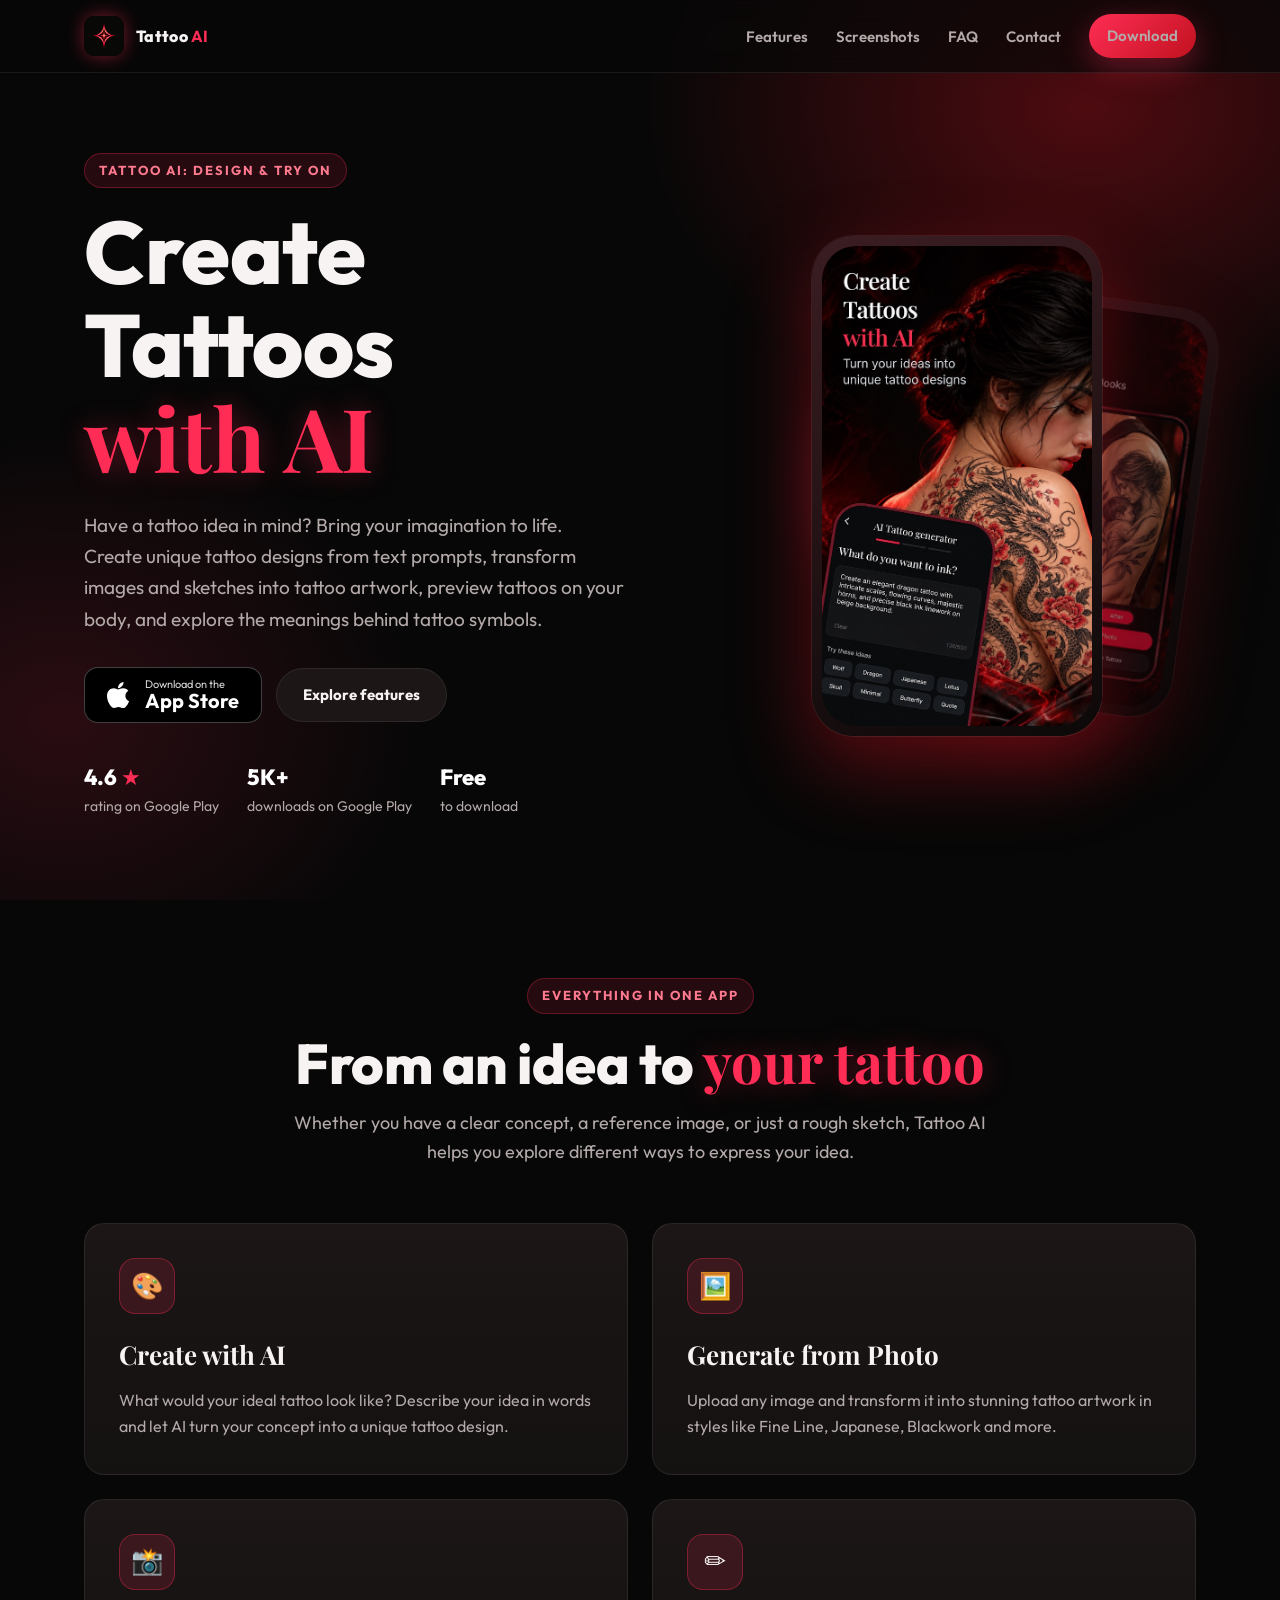
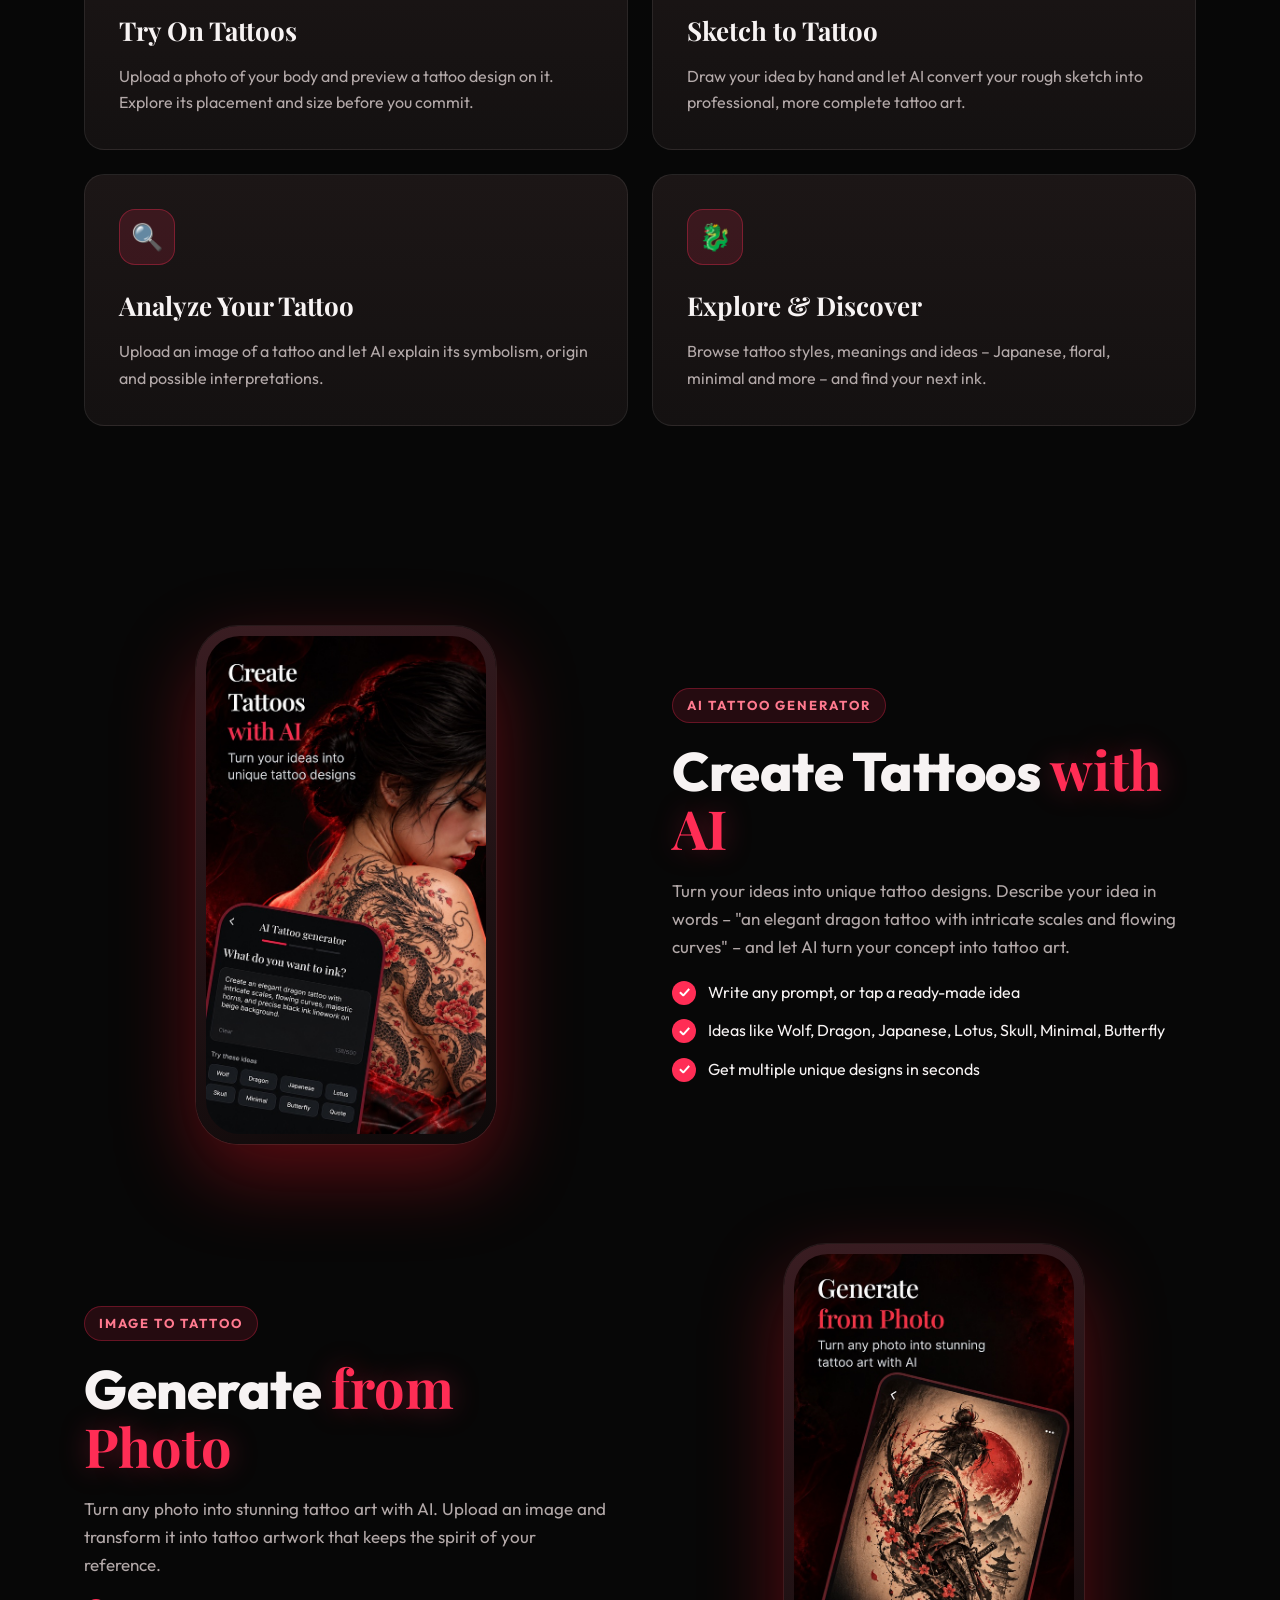
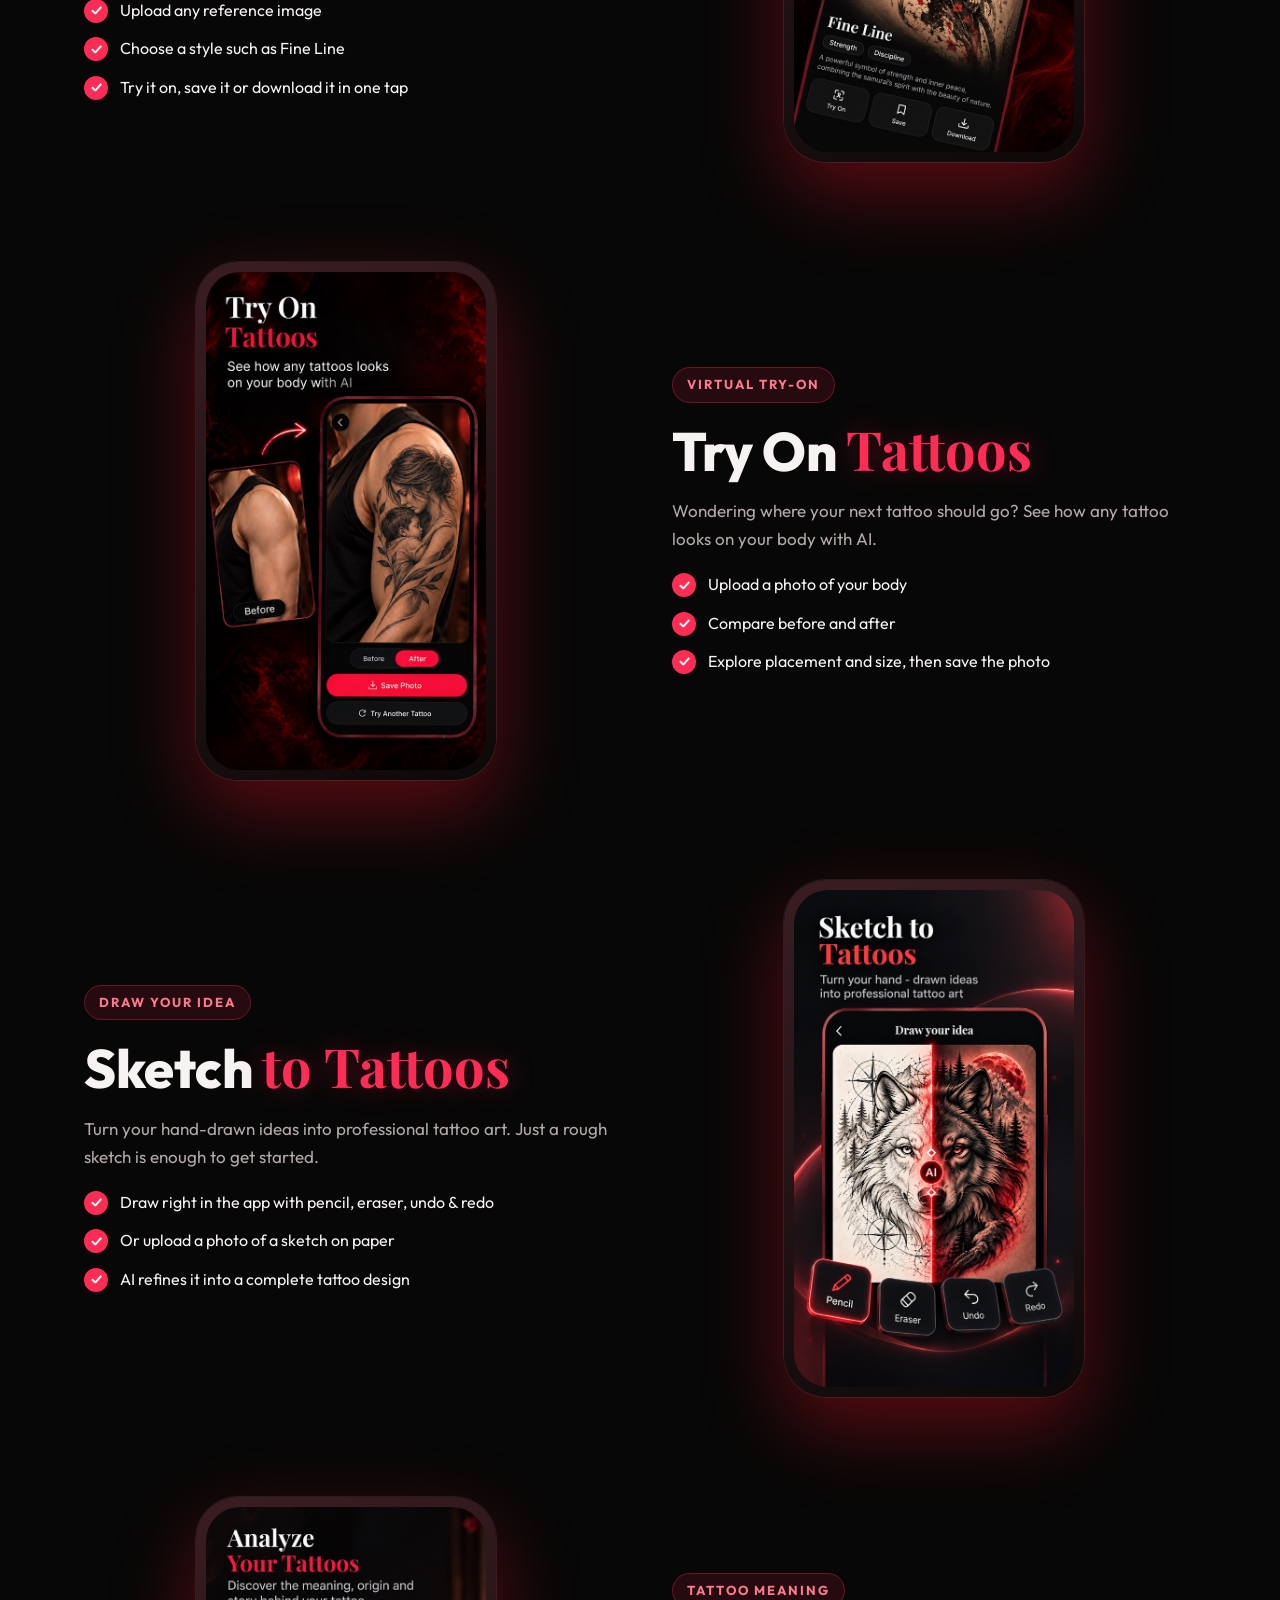
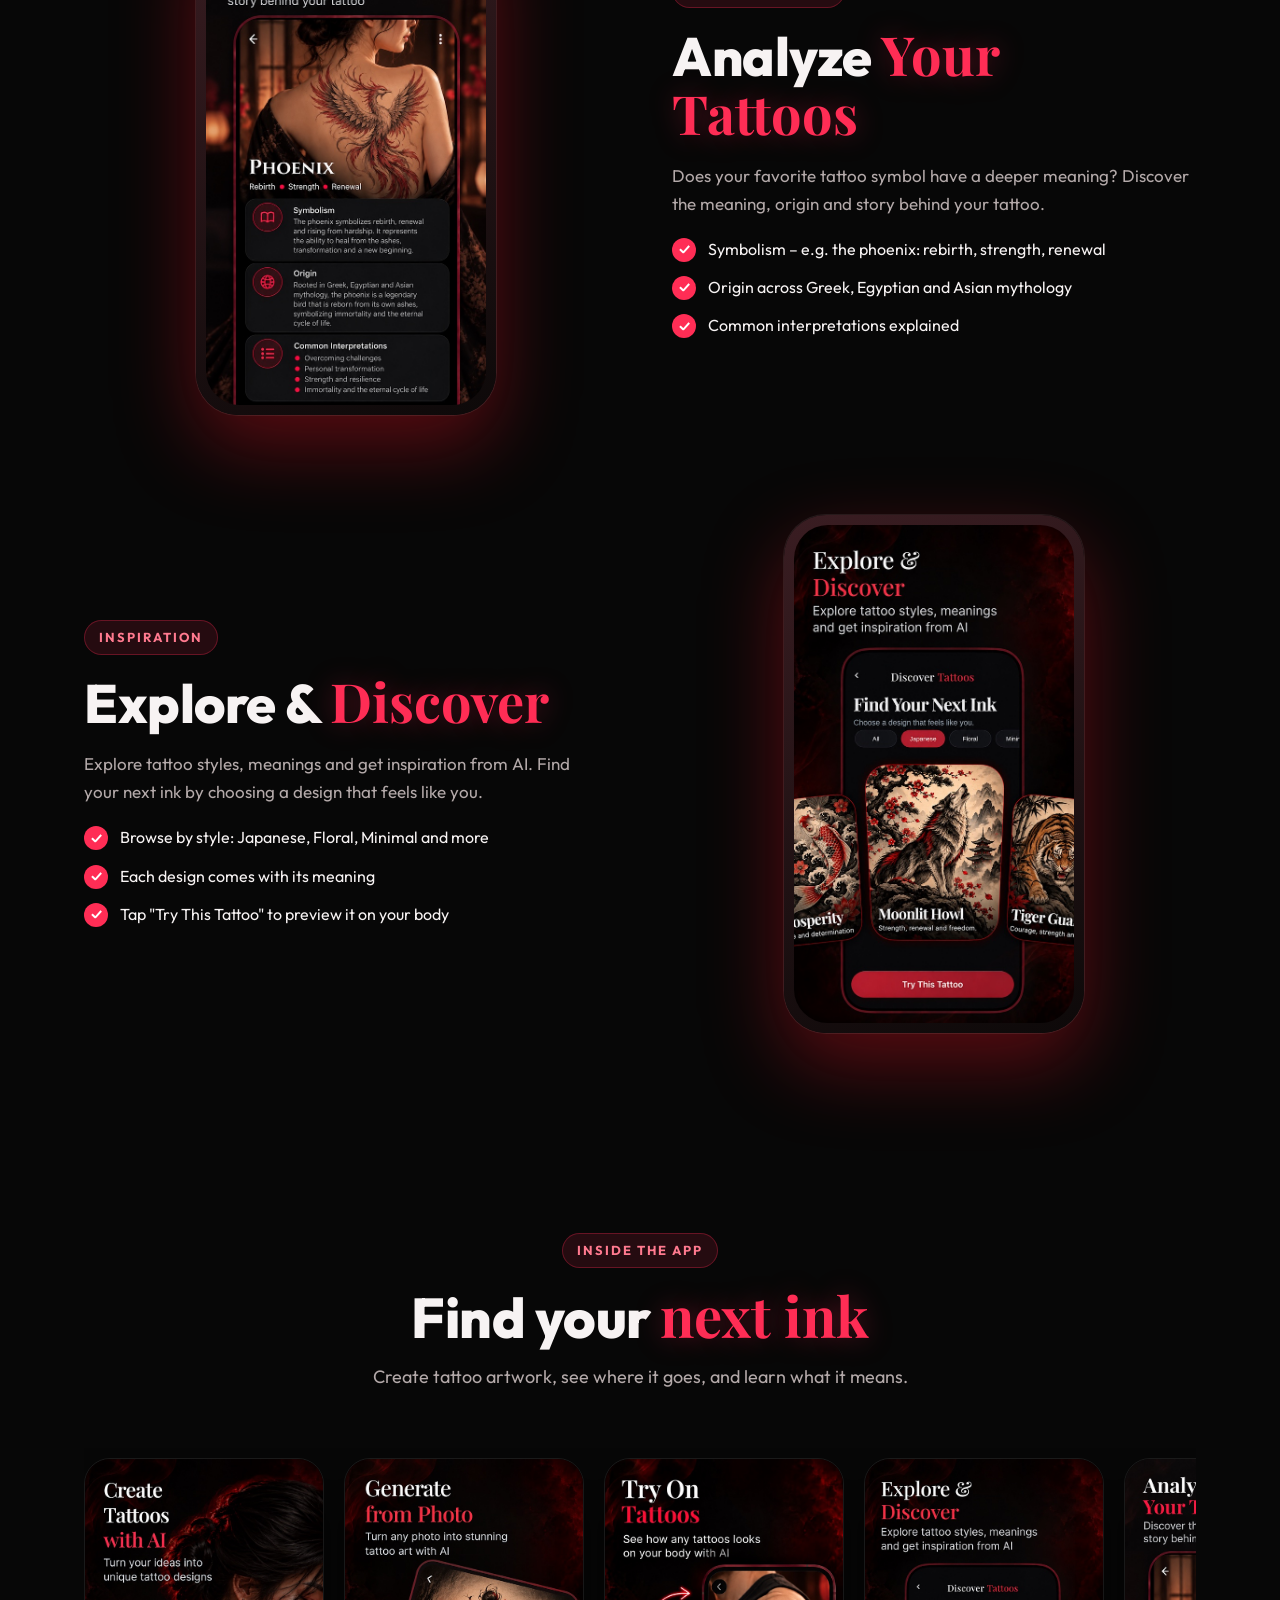
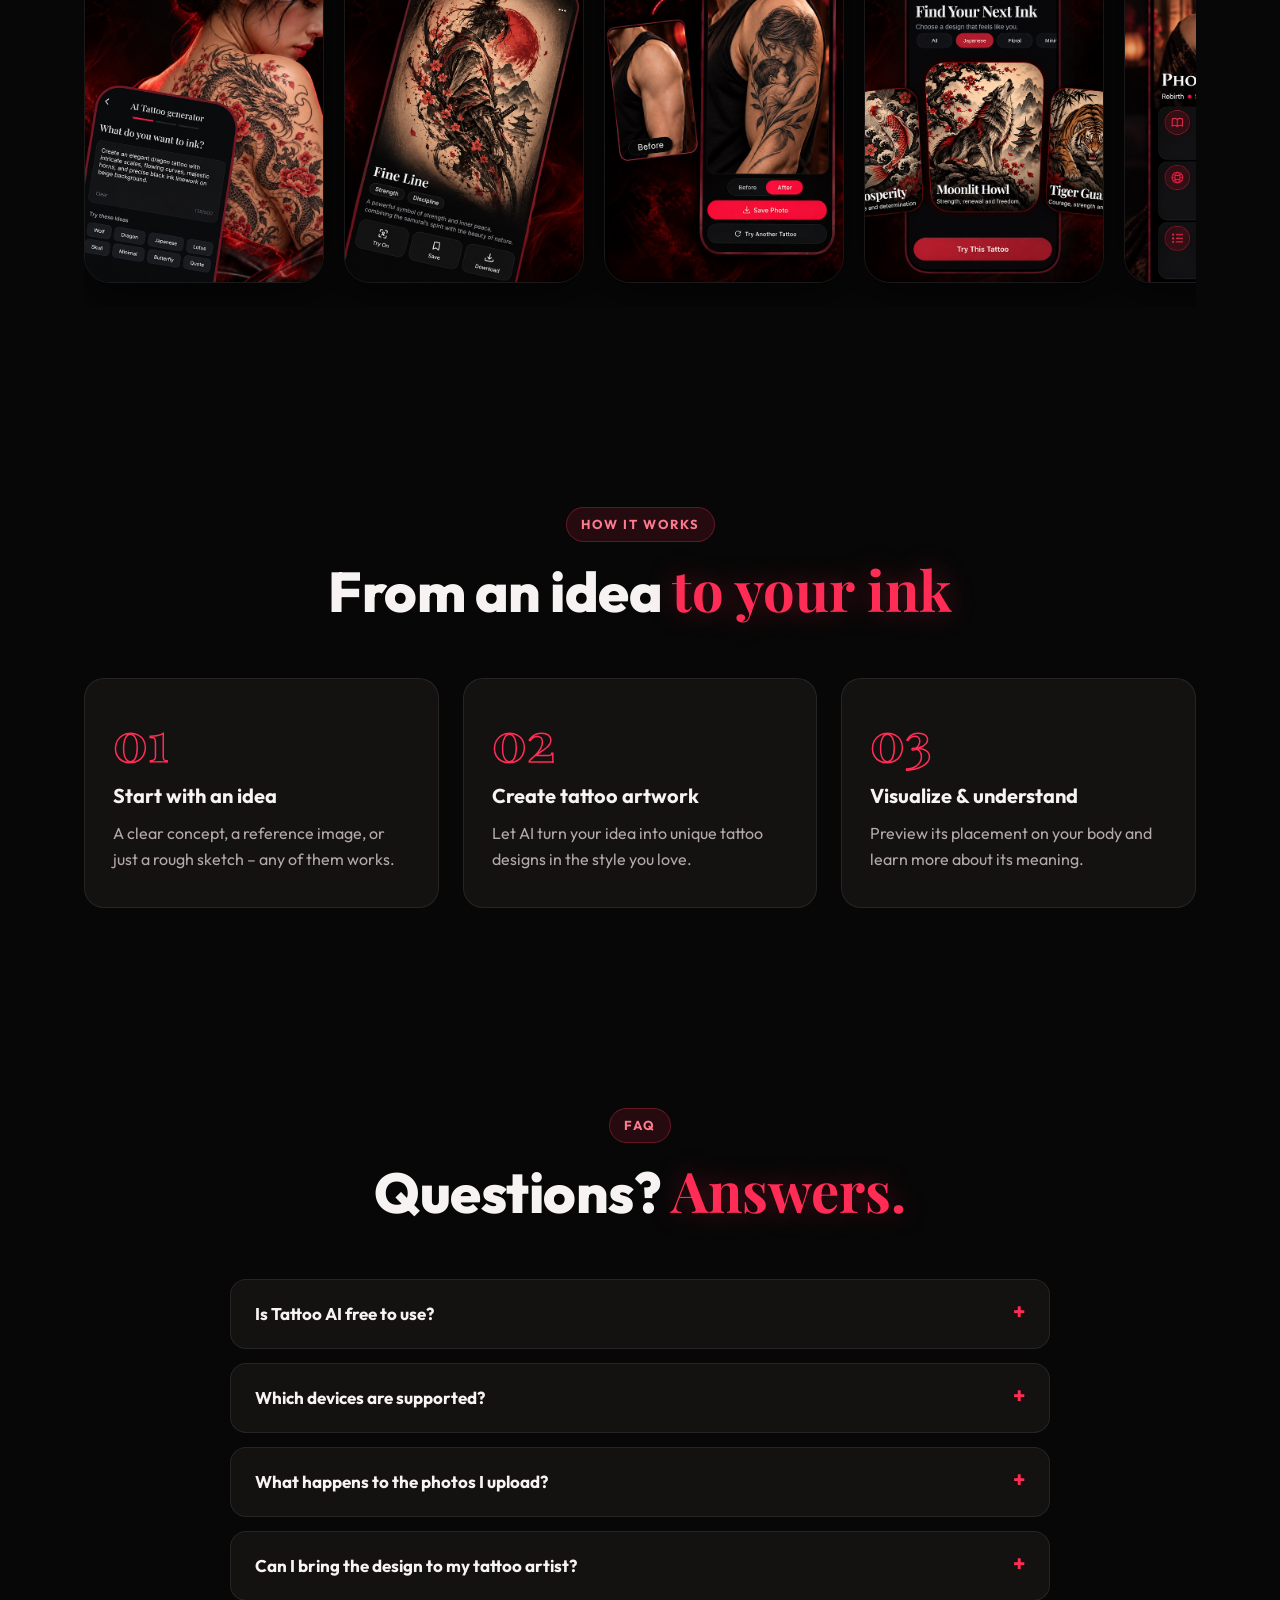
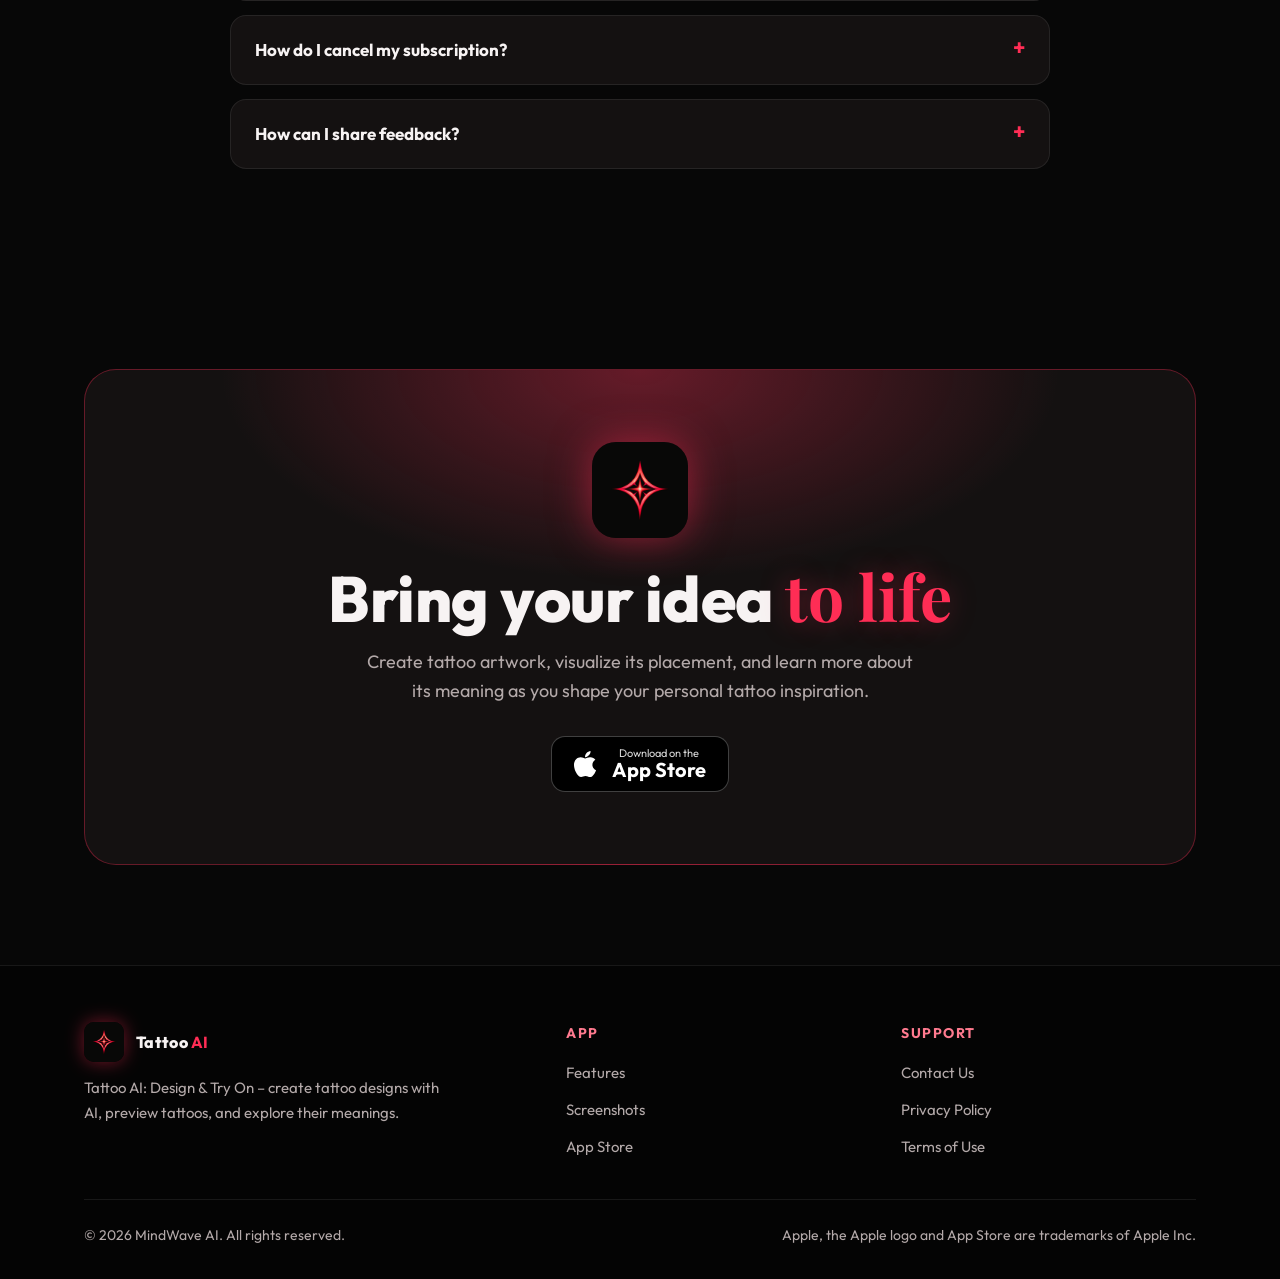
==== commit 6c9d14f5: "Label rating and downloads as Google Play figures Co-Authored-By: Claude Opus 5.5 <noreply@anthropic" ====
--- a/index.html
+++ b/index.html
@@ -50,8 +50,8 @@
             <a class="btn btn-ghost" href="#features">Explore features</a>
           </div>
           <div class="hero-meta">
-            <div><strong>4.6 <span class="star">★</span></strong>user rating</div>
-            <div><strong>5K+</strong>downloads</div>
+            <div><strong>4.6 <span class="star">★</span></strong>rating on Google Play</div>
+            <div><strong>5K+</strong>downloads on Google Play</div>
             <div><strong>Free</strong>to download</div>
           </div>
         </div>
